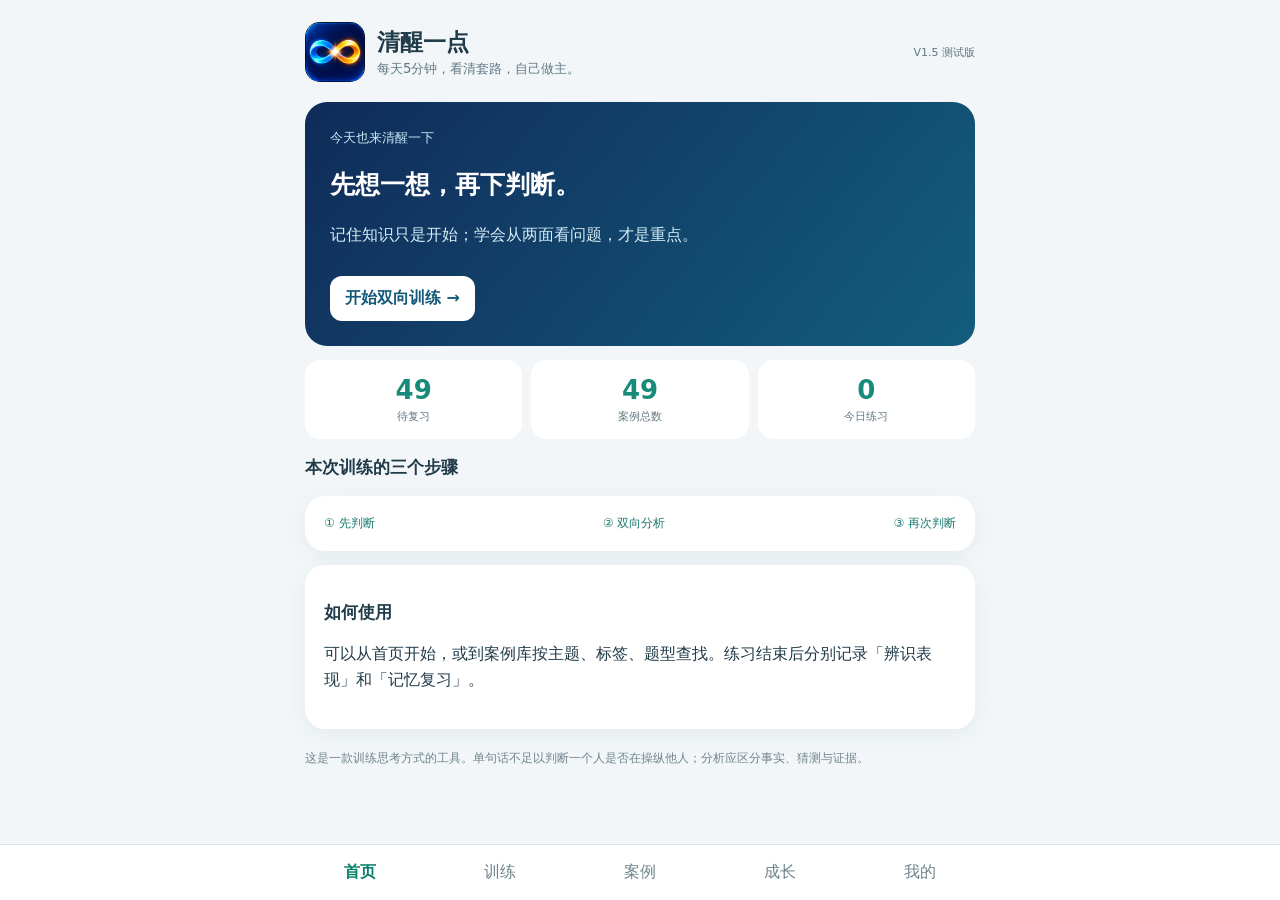
==== index.html @ 257929e6 "feat: publish 30 realistic everyday scenarios in app seed" ====
<!doctype html><html lang="zh-CN"><head><meta charset="utf-8"><meta name="viewport" content="width=device-width,initial-scale=1"><meta name="theme-color" content="#102b59"><meta name="description" content="清醒一点：每天5分钟，看清套路，自己做主"><link rel="manifest" href="manifest.webmanifest"><link rel="icon" href="icon-192.png"><link rel="apple-touch-icon" href="icon-192.png"><title>清醒一点 V1.5</title><link rel="stylesheet" href="style.css"></head><body>
<main class="app"><header><div class="brand"><img src="icon-192.png" alt="蓝金双色无限符号"><div><h1>清醒一点</h1><small>每天5分钟，看清套路，自己做主。</small></div></div><span class="version">V1.5 测试版</span></header>
<section id="home"><div class="hero"><small>今天也来清醒一下</small><h2>先想一想，再下判断。</h2><p>记住知识只是开始；学会从两面看问题，才是重点。</p><button class="primary" data-nav="practice">开始双向训练 →</button></div><div class="stats"><div><b id="h-due">30</b><small>待复习</small></div><div><b id="h-total">30</b><small>案例总数</small></div><div><b id="h-today">0</b><small>今日练习</small></div></div><h3>本次训练的三个步骤</h3><div class="panel steps"><span>① 先判断</span><span>② 双向分析</span><span>③ 再次判断</span></div><div class="panel"><h3>如何使用</h3><p>可以从首页开始，或到案例库按主题、标签、题型查找。练习结束后分别记录「辨识表现」和「记忆复习」。</p></div></section>
<section id="practice" hidden><div class="row"><h2>双向辨识训练</h2><button class="ghost" id="next">换一题 ↻</button></div><div class="panel"><div class="row"><small id="p-meta"></small><small id="p-count"></small></div><h2 id="p-title"></h2><p id="p-prompt"></p><div id="p-type" class="pill"></div><div class="analysis other"><strong>① 辨识点 · 先自己观察</strong><p id="p-question"></p></div><div id="p-options"></div><label for="p-reason">你发现了什么？（选填）</label><textarea id="p-reason" rows="2" placeholder="先写下你的辨识，不用急着下结论"></textarea><button id="analyze" class="primary" disabled>查看辨识点、催眠点、催醒点</button></div><div id="analysis" class="panel" hidden><h3>三点辨识 · 参考分析</h3><div class="analysis calm" id="p-answer" hidden></div><h3>② 催眠点 · 可能的影响机制</h3><div class="analysis good"><strong>可能的催眠点（不是对意图的定论）</strong><p id="p-risk"></p></div><div class="analysis other"><strong>另一种解释／证据边界</strong><p id="p-counter"></p></div><div class="analysis calm"><strong>③ 催醒点 · 怎样恢复自主判断</strong><p id="p-wake"></p></div><label for="p-after">复盘：现在你如何看待这个案例？</label><div class="choices" id="p-after-choices"><button data-after="值得警惕">值得警惕</button><button data-after="信息不足">信息不足</button><button data-after="暂未发现问题">暂未发现问题</button></div><label for="p-after-reason">你是否改变了想法？为什么？（选填）</label><textarea id="p-after-reason" rows="2" placeholder="新的证据或另一种解释是什么？"></textarea><button id="finish" class="primary" disabled>保存三点辨识复盘</button></div><div id="memory" class="panel" hidden><h3>记忆复习（FSRS）</h3><p>回想这张卡片的检测点和应对方法。你记得有多牢？</p><div class="grades"><button data-grade="1">重来</button><button data-grade="2">困难</button><button data-grade="3">记住了</button><button data-grade="4">很简单</button></div><small id="p-fsrs"></small></div><div id="p-empty" class="panel" hidden>没有符合当前筛选条件的案例，请到案例库调整筛选。</div></section>
<section id="cases" hidden><h2>生活案例库</h2><div class="panel"><label for="search">搜索标题、场景或标签</label><input id="search" type="search" placeholder="例如：爱情、恐惧、证据"><div class="filters"><label>领域<select id="category"><option value="">全部领域</option></select></label><label>影响机制<select id="tag"><option value="">全部标签</option></select></label><label>题型<select id="type"><option value="">全部题型</option><option value="choice">选择题</option><option value="scenario">情境题</option><option value="breakdown">话术拆解</option></select></label></div><p class="muted" id="case-count"></p></div><div id="case-list"></div></section>
<section id="growth" hidden><h2>我的成长</h2><div class="stats"><div><b id="g-memory">0</b><small>记忆复习次数</small></div><div><b id="g-discern">0</b><small>辨识训练次数</small></div><div><b id="g-change">0</b><small>判断变化次数</small></div></div><div class="panel"><h3>两个指标分开看</h3><p id="memory-metric"></p><p id="discern-metric"></p><small>辨识指标仅反映训练中的作答和反思，不代表真实生活判断能力或意识水平。</small></div><div class="panel"><h3>学习记录</h3><div id="log-list"></div></div></section>
<section id="mine" hidden><h2>我的案例与数据</h2><div class="panel"><h3>添加个人案例</h3><p class="muted">仅保存在本设备。请避免录入他人姓名、电话、地址或其他敏感信息。</p><label for="custom-title">案例标题</label><input id="custom-title" maxlength="80" placeholder="例如：同事让我马上答应帮忙"><label for="custom-prompt">发生了什么？</label><textarea id="custom-prompt" maxlength="1000" rows="3" placeholder="尽量记录事实，而不是先给人下结论"></textarea><label for="custom-check">哪里值得检查？</label><textarea id="custom-check" maxlength="500" rows="2"></textarea><label for="custom-counter">另一种可能解释</label><textarea id="custom-counter" maxlength="500" rows="2"></textarea><label for="custom-wake">怎样保持自主判断？</label><textarea id="custom-wake" maxlength="500" rows="2"></textarea><button class="primary" id="add-custom">保存个人案例</button><p class="muted" id="custom-status"></p></div><div class="panel"><h3>我的自建案例</h3><div id="custom-list"></div></div><div class="panel"><h3>数据备份与恢复</h3><p>本版本没有服务器账号，也没有自动跨设备同步。可以在设备 A 导出 JSON，再在设备 B 导入，实现手动迁移。</p><div class="button-row"><button class="secondary" id="export">导出完整备份</button><button class="secondary" id="import">导入备份</button><input type="file" id="import-file" accept=".json,application/json" hidden><button class="secondary" id="anki">导出 Anki CSV</button></div><p class="muted">导入前会检查格式；导入将覆盖当前本地数据。</p></div><div class="panel"><h3>共享案例库</h3><p><b>未上线：</b>尚无账号系统、审核后台、公开投稿接口和版本协作服务。</p><p>可以导出单个自建案例的 JSON 草稿交给审核人员；不会自动公开任何私人案例。</p></div></section>
<footer>这是一款训练思考方式的工具。单句话不足以判断一个人是否在操纵他人；分析应区分事实、猜测与证据。</footer></main><nav><button data-nav="home" class="active">首页</button><button data-nav="practice">训练</button><button data-nav="cases">案例</button><button data-nav="growth">成长</button><button data-nav="mine">我的</button></nav>
<script id="seed" type="application/json">[{"id":"core-01","category":"职场","title":"权威幻","prompt":"部门经理说：“我干了二十年，这个方案不用讨论，照做就行。”","check":"观察是否以资历代替论证；经验有参考价值，但仍需核对方案。","risk":"资历权威可能让团队不敢提反例。","wake":"请对方说明目标、数据和失败预案；尊重经验但保留提问权。","tags":["权威与控制","权威幻"],"type":"choice","source":"原创模拟生活场景；概念参考 Awakenology，机制对照 APA/Stanford","revision":3,"references":[{"title":"Awakenology 中文目录","url":"https://www.awakenology.org/Chinese/"},{"title":"Awakenology 心智控制区检测点","url":"https://awakenology.org/意識強度檢測點1中央區心智控制區/"},{"title":"Stanford Encyclopedia of Philosophy: Ethics of Manipulation","url":"https://plato.stanford.edu/entries/ethics-manipulation/"}]},{"id":"core-02","category":"职场","title":"恐惧控制","prompt":"同事说：“你不帮我顶今晚的班，明天出事你就等着被领导骂吧。”","check":"核对实际排班责任与所谓后果是否真实。","risk":"威胁与恐惧可能促使人在没核实前答应。","wake":"查看排班制度，必要时向负责人确认，别仅凭恐吓决定。","tags":["权威与控制","恐惧控制"],"type":"scenario","source":"原创模拟生活场景；概念参考 Awakenology，机制对照 APA/Stanford","revision":3,"references":[{"title":"Awakenology 中文目录","url":"https://www.awakenology.org/Chinese/"},{"title":"Awakenology 心智控制区检测点","url":"https://awakenology.org/意識強度檢測點1中央區心智控制區/"},{"title":"Stanford Encyclopedia of Philosophy: Ethics of Manipulation","url":"https://plato.stanford.edu/entries/ethics-manipulation/"}]},{"id":"core-03","category":"家庭","title":"自责陷阱","prompt":"孩子考试没考好，家长说：“都怪你不努力，家里为你付出的全白费了。”","check":"分清学习准备、考试难度、身心状态等因素。","risk":"把复杂结果全归于个人，可能放大羞耻和自责。","wake":"承担能改进的部分，同时分析外部因素与支持需求。","tags":["权威与控制","自责陷阱"],"type":"breakdown","source":"原创模拟生活场景；概念参考 Awakenology，机制对照 APA/Stanford","revision":3,"references":[{"title":"Awakenology 中文目录","url":"https://www.awakenology.org/Chinese/"},{"title":"Awakenology 心智控制区检测点","url":"https://awakenology.org/意識強度檢測點1中央區心智控制區/"},{"title":"Stanford Encyclopedia of Philosophy: Ethics of Manipulation","url":"https://plato.stanford.edu/entries/ethics-manipulation/"}]},{"id":"core-04","category":"网络","title":"绝对化","prompt":"短视频博主说：“所有不买这款产品的人，生活质量一定很差。”","check":"留意“所有”“一定”有没有证据及反例。","risk":"绝对化措辞可能制造不必要的焦虑。","wake":"查适用条件和不同用户评价，不把广告口号当定律。","tags":["认知与判断","绝对化"],"type":"choice","source":"原创模拟生活场景；概念参考 Awakenology，机制对照 APA/Stanford","revision":3,"references":[{"title":"Awakenology 中文目录","url":"https://www.awakenology.org/Chinese/"},{"title":"Awakenology 心智控制区检测点","url":"https://awakenology.org/意識強度檢測點1中央區心智控制區/"},{"title":"Stanford Encyclopedia of Philosophy: Ethics of Manipulation","url":"https://plato.stanford.edu/entries/ethics-manipulation/"}]},{"id":"core-05","category":"日常","title":"真假混淆","prompt":"朋友说：“我昨天梦见你出车祸，说明你今天一定会遇到危险。”","check":"区分梦境体验与可核验的现实风险。","risk":"强烈体验可能被当作客观预测。","wake":"正常注意交通安全，但不要仅凭梦境认定事故将发生。","tags":["认知与判断","真假混淆"],"type":"scenario","source":"原创模拟生活场景；概念参考 Awakenology，机制对照 APA/Stanford","revision":3,"references":[{"title":"Awakenology 中文目录","url":"https://www.awakenology.org/Chinese/"},{"title":"Awakenology 心智控制区检测点","url":"https://awakenology.org/意識強度檢測點1中央區心智控制區/"},{"title":"Stanford Encyclopedia of Philosophy: Ethics of Manipulation","url":"https://plato.stanford.edu/entries/ethics-manipulation/"}]},{"id":"core-06","category":"学习","title":"质疑压制","prompt":"老师说：“你质疑我的理论，是因为你层次还不够。”","check":"看问题是否被正面回答，还是被转化为个人缺陷。","risk":"贬低提问者可能抑制独立质疑。","wake":"要求明确的论据和可反驳条件，允许暂时不同意。","tags":["权威与控制","质疑压制"],"type":"breakdown","source":"原创模拟生活场景；概念参考 Awakenology，机制对照 APA/Stanford","revision":3,"references":[{"title":"Awakenology 中文目录","url":"https://www.awakenology.org/Chinese/"},{"title":"Awakenology 心智控制区检测点","url":"https://awakenology.org/意識強度檢測點1中央區心智控制區/"},{"title":"Stanford Encyclopedia of Philosophy: Ethics of Manipulation","url":"https://plato.stanford.edu/entries/ethics-manipulation/"}]},{"id":"core-07","category":"社交","title":"内部互证","prompt":"群里十个人转发同一条消息，都说“内部消息绝对可靠”。","check":"核查十个人是否引用同一个未证实来源。","risk":"重复传播可能制造多个独立证据的错觉。","wake":"追溯最初出处，寻找独立报道或原始文件。","tags":["认知与判断","内部互证"],"type":"choice","source":"原创模拟生活场景；概念参考 Awakenology，机制对照 APA/Stanford","revision":3,"references":[{"title":"Awakenology 中文目录","url":"https://www.awakenology.org/Chinese/"},{"title":"Awakenology 心智控制区检测点","url":"https://awakenology.org/意識強度檢測點1中央區心智控制區/"},{"title":"Stanford Encyclopedia of Philosophy: Ethics of Manipulation","url":"https://plato.stanford.edu/entries/ethics-manipulation/"}]},{"id":"core-08","category":"培训","title":"身份绑定","prompt":"课程宣传：“升到高级班后，你就该拥有特殊能力；没有就是你没练好。”","check":"核查能力的可观察标准，是否允许课程本身无效。","risk":"身份和等级可能制造达标压力。","wake":"用独立可复现的结果评价，而不是用身份标签评价。","tags":["权威与控制","身份绑定"],"type":"scenario","source":"原创模拟生活场景；概念参考 Awakenology，机制对照 APA/Stanford","revision":3,"references":[{"title":"Awakenology 中文目录","url":"https://www.awakenology.org/Chinese/"},{"title":"Awakenology 心智控制区检测点","url":"https://awakenology.org/意識強度檢測點1中央區心智控制區/"},{"title":"Stanford Encyclopedia of Philosophy: Ethics of Manipulation","url":"https://plato.stanford.edu/entries/ethics-manipulation/"}]},{"id":"core-09","category":"消费","title":"条件偷换","prompt":"商家写：“如果缺乏这种营养素可能疲劳，所以你已经缺乏，马上买。”","check":"检查“可能缺乏”何时被偷换成“已经缺乏”。","risk":"条件推测可能被包装成确定诊断。","wake":"先了解症状及检测依据，必要时咨询专业人士。","tags":["认知与判断","条件偷换"],"type":"breakdown","source":"原创模拟生活场景；概念参考 Awakenology，机制对照 APA/Stanford","revision":3,"references":[{"title":"Awakenology 中文目录","url":"https://www.awakenology.org/Chinese/"},{"title":"Awakenology 心智控制区检测点","url":"https://awakenology.org/意識強度檢測點1中央區心智控制區/"},{"title":"Stanford Encyclopedia of Philosophy: Ethics of Manipulation","url":"https://plato.stanford.edu/entries/ethics-manipulation/"}]},{"id":"core-10","category":"生活","title":"自由意识","prompt":"朋友说：“大家都这样做，你自己选吧。”你却担心拒绝会失去朋友。","check":"观察选择是否受到群体归属压力。","risk":"害怕被排斥可能让自愿变成被动顺从。","wake":"给自己暂停、拒绝和改变主意的空间。","tags":["自由与催醒","自由意识"],"type":"choice","source":"原创模拟生活场景；概念参考 Awakenology，机制对照 APA/Stanford","revision":3,"references":[{"title":"Awakenology 中文目录","url":"https://www.awakenology.org/Chinese/"},{"title":"Awakenology 心智控制区检测点","url":"https://awakenology.org/意識強度檢測點1中央區心智控制區/"},{"title":"Stanford Encyclopedia of Philosophy: Ethics of Manipulation","url":"https://plato.stanford.edu/entries/ethics-manipulation/"}]},{"id":"core-11","category":"消费","title":"欲望幻","prompt":"刷手机看到限量鞋，突然非常想买，十分钟后又觉得没必要。","check":"辨别需求、冲动和广告刺激。","risk":"即时奖励期待可能放大购买欲望。","wake":"延迟购买并比较预算、用途和替代方案。","tags":["欲望与情绪","欲望幻"],"type":"scenario","source":"原创模拟生活场景；概念参考 Awakenology，机制对照 APA/Stanford","revision":3,"references":[{"title":"Awakenology 中文目录","url":"https://www.awakenology.org/Chinese/"},{"title":"Awakenology 心智控制区检测点","url":"https://awakenology.org/意識強度檢測點1中央區心智控制區/"},{"title":"Stanford Encyclopedia of Philosophy: Ethics of Manipulation","url":"https://plato.stanford.edu/entries/ethics-manipulation/"}]},{"id":"core-12","category":"职场","title":"小我防御","prompt":"主管说你报告有错误，你立刻想反驳：“你根本不懂！”","check":"区分报告中的事实错误和被批评时的情绪。","risk":"维护面子可能抢在核实事实之前启动反击。","wake":"先检查错误，再决定如何解释或提出异议。","tags":["欲望与情绪","小我防御"],"type":"breakdown","source":"原创模拟生活场景；概念参考 Awakenology，机制对照 APA/Stanford","revision":3,"references":[{"title":"Awakenology 中文目录","url":"https://www.awakenology.org/Chinese/"},{"title":"Awakenology 心智控制区检测点","url":"https://awakenology.org/意識強度檢測點1中央區心智控制區/"},{"title":"Stanford Encyclopedia of Philosophy: Ethics of Manipulation","url":"https://plato.stanford.edu/entries/ethics-manipulation/"}]},{"id":"core-13","category":"日常","title":"念头认同","prompt":"脑中闪过“今天不上班了”的念头，你马上觉得自己是个懒人。","check":"区分一闪而过的念头与稳定意愿和行动。","risk":"把念头等同自我身份可能增加内耗。","wake":"观察念头的出现和消退，再按实际目标行动。","tags":["欲望与情绪","念头认同"],"type":"choice","source":"原创模拟生活场景；概念参考 Awakenology，机制对照 APA/Stanford","revision":3,"references":[{"title":"Awakenology 中文目录","url":"https://www.awakenology.org/Chinese/"},{"title":"Awakenology 心智控制区检测点","url":"https://awakenology.org/意識強度檢測點1中央區心智控制區/"},{"title":"Stanford Encyclopedia of Philosophy: Ethics of Manipulation","url":"https://plato.stanford.edu/entries/ethics-manipulation/"}]},{"id":"core-14","category":"家庭","title":"情绪劫持","prompt":"争吵时你想立刻拉黑家人、删除所有联系方式。","check":"识别愤怒是否压缩了考虑后果的空间。","risk":"高唤起情绪可能推动不可逆的冲动决定。","wake":"先暂停沟通，等情绪缓和后处理具体争议。","tags":["欲望与情绪","情绪劫持"],"type":"scenario","source":"原创模拟生活场景；概念参考 Awakenology，机制对照 APA/Stanford","revision":3,"references":[{"title":"Awakenology 中文目录","url":"https://www.awakenology.org/Chinese/"},{"title":"Awakenology 心智控制区检测点","url":"https://awakenology.org/意識強度檢測點1中央區心智控制區/"},{"title":"Stanford Encyclopedia of Philosophy: Ethics of Manipulation","url":"https://plato.stanford.edu/entries/ethics-manipulation/"}]},{"id":"core-15","category":"恋爱","title":"嫉妒游戏","prompt":"伴侣和同事聚餐没及时回消息，你立刻认定对方出轨。","check":"区分没回消息这一事实和出轨的推断。","risk":"嫉妒与不安全感可能放大单一线索。","wake":"询问背景，谈好沟通边界，不用猜测代替证据。","tags":["关系与群体","嫉妒游戏"],"type":"breakdown","source":"原创模拟生活场景；概念参考 Awakenology，机制对照 APA/Stanford","revision":3,"references":[{"title":"Awakenology 中文目录","url":"https://www.awakenology.org/Chinese/"},{"title":"Awakenology 心智控制区检测点","url":"https://awakenology.org/意識強度檢測點1中央區心智控制區/"},{"title":"Stanford Encyclopedia of Philosophy: Ethics of Manipulation","url":"https://plato.stanford.edu/entries/ethics-manipulation/"}]},{"id":"core-16","category":"恋爱","title":"爱情绑定","prompt":"恋人说：“如果你爱我，就把手机密码交给我。”","check":"辨别亲密需求与隐私边界是否被混为一谈。","risk":"以爱情为条件可能压缩拒绝权。","wake":"讨论信任与安全感，不把交出隐私当作爱的证明。","tags":["关系与群体","爱情绑定"],"type":"choice","source":"原创模拟生活场景；概念参考 Awakenology，机制对照 APA/Stanford","revision":3,"references":[{"title":"Awakenology 中文目录","url":"https://www.awakenology.org/Chinese/"},{"title":"Awakenology 心智控制区检测点","url":"https://awakenology.org/意識強度檢測點1中央區心智控制區/"},{"title":"Stanford Encyclopedia of Philosophy: Ethics of Manipulation","url":"https://plato.stanford.edu/entries/ethics-manipulation/"}]},{"id":"core-17","category":"社交","title":"群体认同","prompt":"群里所有人都说某个同学不好，你也开始讨厌他，尽管没接触过。","check":"问自己是否拥有独立经历和证据。","risk":"群体一致可能诱发从众判断。","wake":"先接触事实，允许形成不同或暂时未知的判断。","tags":["关系与群体","群体认同"],"type":"scenario","source":"原创模拟生活场景；概念参考 Awakenology，机制对照 APA/Stanford","revision":3,"references":[{"title":"Awakenology 中文目录","url":"https://www.awakenology.org/Chinese/"},{"title":"Awakenology 心智控制区检测点","url":"https://awakenology.org/意識強度檢測點1中央區心智控制區/"},{"title":"Stanford Encyclopedia of Philosophy: Ethics of Manipulation","url":"https://plato.stanford.edu/entries/ethics-manipulation/"}]},{"id":"core-18","category":"网络","title":"重复暗示","prompt":"一条未经证实的消息连续刷到几十次，你开始觉得“肯定是真的”。","check":"区分熟悉感与真实性。","risk":"重复曝光可能提高主观可信感。","wake":"核查原始出处，不用刷到次数当证据。","tags":["认知与判断","重复暗示"],"type":"breakdown","source":"原创模拟生活场景；概念参考 Awakenology，机制对照 APA/Stanford","revision":3,"references":[{"title":"Awakenology 中文目录","url":"https://www.awakenology.org/Chinese/"},{"title":"Awakenology 心智控制区检测点","url":"https://awakenology.org/意識強度檢測點1中央區心智控制區/"},{"title":"Stanford Encyclopedia of Philosophy: Ethics of Manipulation","url":"https://plato.stanford.edu/entries/ethics-manipulation/"}]},{"id":"core-19","category":"职场","title":"奖惩控制","prompt":"老板说：“这周多加班，年底奖金一定给你；不加就别想升职。”","check":"核查承诺是否明确，拒绝的代价是否合理。","risk":"奖惩绑定可能使人忽视劳动条件。","wake":"要求清楚的规则和书面安排，比较其他选择。","tags":["权威与控制","奖惩控制"],"type":"choice","source":"原创模拟生活场景；概念参考 Awakenology，机制对照 APA/Stanford","revision":3,"references":[{"title":"Awakenology 中文目录","url":"https://www.awakenology.org/Chinese/"},{"title":"Awakenology 心智控制区检测点","url":"https://awakenology.org/意識強度檢測點1中央區心智控制區/"},{"title":"Stanford Encyclopedia of Philosophy: Ethics of Manipulation","url":"https://plato.stanford.edu/entries/ethics-manipulation/"}]},{"id":"core-20","category":"购物","title":"稀缺陷阱","prompt":"直播间主播倒计时：“最后三十秒！错过再也买不到！”","check":"核实库存和截止时间是否真实。","risk":"稀缺感和紧迫感可能压缩思考时间。","wake":"先核对价格、退货政策与替代商品。","tags":["权威与控制","稀缺陷阱"],"type":"scenario","source":"原创模拟生活场景；概念参考 Awakenology，机制对照 APA/Stanford","revision":3,"references":[{"title":"Awakenology 中文目录","url":"https://www.awakenology.org/Chinese/"},{"title":"Awakenology 心智控制区检测点","url":"https://awakenology.org/意識強度檢測點1中央區心智控制區/"},{"title":"Stanford Encyclopedia of Philosophy: Ethics of Manipulation","url":"https://plato.stanford.edu/entries/ethics-manipulation/"}]},{"id":"core-21","category":"社交","title":"信息隔离","prompt":"某群管理员说：“别看外面的资料，那些都是来误导你的。”","check":"观察是否禁止接触独立来源。","risk":"信息隔离可能让单一解释垄断判断。","wake":"比较多方信息，保留独立核验的权利。","tags":["关系与群体","信息隔离"],"type":"breakdown","source":"原创模拟生活场景；概念参考 Awakenology，机制对照 APA/Stanford","revision":3,"references":[{"title":"Awakenology 中文目录","url":"https://www.awakenology.org/Chinese/"},{"title":"Awakenology 心智控制区检测点","url":"https://awakenology.org/意識強度檢測點1中央區心智控制區/"},{"title":"Stanford Encyclopedia of Philosophy: Ethics of Manipulation","url":"https://plato.stanford.edu/entries/ethics-manipulation/"}]},{"id":"core-22","category":"日常","title":"神秘解释","prompt":"家里东西突然找不到，朋友说：“一定是某种神秘力量拿走了。”","check":"检查是否先排除了记错位置或他人移动。","risk":"未知可能被快速填入无法验证的解释。","wake":"先搜索常见原因，未知时允许保持未知。","tags":["认知与判断","神秘解释"],"type":"choice","source":"原创模拟生活场景；概念参考 Awakenology，机制对照 APA/Stanford","revision":3,"references":[{"title":"Awakenology 中文目录","url":"https://www.awakenology.org/Chinese/"},{"title":"Awakenology 心智控制区检测点","url":"https://awakenology.org/意識強度檢測點1中央區心智控制區/"},{"title":"Stanford Encyclopedia of Philosophy: Ethics of Manipulation","url":"https://plato.stanford.edu/entries/ethics-manipulation/"}]},{"id":"core-23","category":"学习","title":"体验放大","prompt":"做一次冥想感觉身体发热，就断言“我已掌握能量控制所有疾病的方法”。","check":"区分一次身体感受与广泛功效主张。","risk":"体验真实不代表原因解释或疗效已证实。","wake":"记录体验并寻找可重复、可对照的证据。","tags":["认知与判断","体验放大"],"type":"scenario","source":"原创模拟生活场景；概念参考 Awakenology，机制对照 APA/Stanford","revision":3,"references":[{"title":"Awakenology 中文目录","url":"https://www.awakenology.org/Chinese/"},{"title":"Awakenology 心智控制区检测点","url":"https://awakenology.org/意識強度檢測點1中央區心智控制區/"},{"title":"Stanford Encyclopedia of Philosophy: Ethics of Manipulation","url":"https://plato.stanford.edu/entries/ethics-manipulation/"}]},{"id":"core-24","category":"培训","title":"失败归因","prompt":"课程没效果，讲师说：“一定是你信得不够深，再交费练三个月。”","check":"检查课程是否允许失败归因于方法本身。","risk":"单向归责可能促使持续投入。","wake":"提前设定可测目标、费用上限和退出条件。","tags":["认知与判断","失败归因"],"type":"breakdown","source":"原创模拟生活场景；概念参考 Awakenology，机制对照 APA/Stanford","revision":3,"references":[{"title":"Awakenology 中文目录","url":"https://www.awakenology.org/Chinese/"},{"title":"Awakenology 心智控制区检测点","url":"https://awakenology.org/意識強度檢測點1中央區心智控制區/"},{"title":"Stanford Encyclopedia of Philosophy: Ethics of Manipulation","url":"https://plato.stanford.edu/entries/ethics-manipulation/"}]},{"id":"core-25","category":"团队","title":"目标偷换","prompt":"加入团队时说“鼓励自由讨论”，后来却规定“不同意负责人就是背叛”。","check":"对比最初目标和当前规则是否一致。","risk":"以集体目标之名可能削弱个人判断。","wake":"明确可讨论的边界，保留合理异议与退出权。","tags":["自由与催醒","目标偷换"],"type":"choice","source":"原创模拟生活场景；概念参考 Awakenology，机制对照 APA/Stanford","revision":3,"references":[{"title":"Awakenology 中文目录","url":"https://www.awakenology.org/Chinese/"},{"title":"Awakenology 心智控制区检测点","url":"https://awakenology.org/意識強度檢測點1中央區心智控制區/"},{"title":"Stanford Encyclopedia of Philosophy: Ethics of Manipulation","url":"https://plato.stanford.edu/entries/ethics-manipulation/"}]},{"id":"core-26","category":"日常","title":"自我观察","prompt":"你发现自己很生气，马上责备自己：“真正清醒的人不该生气。”","check":"辨别觉察情绪和强迫消除情绪。","risk":"把正常情绪当失败可能形成二次自责。","wake":"允许情绪存在，观察原因并选择行动。","tags":["自由与催醒","自我观察"],"type":"scenario","source":"原创模拟生活场景；概念参考 Awakenology，机制对照 APA/Stanford","revision":3,"references":[{"title":"Awakenology 中文目录","url":"https://www.awakenology.org/Chinese/"},{"title":"Awakenology 心智控制区检测点","url":"https://awakenology.org/意識強度檢測點1中央區心智控制區/"},{"title":"Stanford Encyclopedia of Philosophy: Ethics of Manipulation","url":"https://plato.stanford.edu/entries/ethics-manipulation/"}]},{"id":"core-27","category":"社交","title":"非黑即白","prompt":"朋友说：“你不同意我，就是站在我的敌人那边。”","check":"看是否排除了部分赞同、中立和不确定。","risk":"二元对立可能迫使人选边站。","wake":"表达具体同意和不同意的部分。","tags":["认知与判断","非黑即白"],"type":"breakdown","source":"原创模拟生活场景；概念参考 Awakenology，机制对照 APA/Stanford","revision":3,"references":[{"title":"Awakenology 中文目录","url":"https://www.awakenology.org/Chinese/"},{"title":"Awakenology 心智控制区检测点","url":"https://awakenology.org/意識強度檢測點1中央區心智控制區/"},{"title":"Stanford Encyclopedia of Philosophy: Ethics of Manipulation","url":"https://plato.stanford.edu/entries/ethics-manipulation/"}]},{"id":"core-28","category":"日常","title":"因果错觉","prompt":"你换了手机壁纸后工作顺利，就认定“这张壁纸带来了好运”。","check":"区分先后顺序和因果机制。","risk":"巧合可能被解释为确定因果。","wake":"比较其他可能因素，不把单次关联当证据。","tags":["认知与判断","因果错觉"],"type":"choice","source":"原创模拟生活场景；概念参考 Awakenology，机制对照 APA/Stanford","revision":3,"references":[{"title":"Awakenology 中文目录","url":"https://www.awakenology.org/Chinese/"},{"title":"Awakenology 心智控制区检测点","url":"https://awakenology.org/意識強度檢測點1中央區心智控制區/"},{"title":"Stanford Encyclopedia of Philosophy: Ethics of Manipulation","url":"https://plato.stanford.edu/entries/ethics-manipulation/"}]},{"id":"core-29","category":"学习","title":"自证循环","prompt":"一个理论说：“成功证明它对；失败说明你被更深的力量阻止，也证明它对。”","check":"寻找是否存在任何可能推翻理论的结果。","risk":"自证循环可能让主张永远不接受检验。","wake":"事先规定可观察的反例与修正标准。","tags":["认知与判断","自证循环"],"type":"scenario","source":"原创模拟生活场景；概念参考 Awakenology，机制对照 APA/Stanford","revision":3,"references":[{"title":"Awakenology 中文目录","url":"https://www.awakenology.org/Chinese/"},{"title":"Awakenology 心智控制区检测点","url":"https://awakenology.org/意識強度檢測點1中央區心智控制區/"},{"title":"Stanford Encyclopedia of Philosophy: Ethics of Manipulation","url":"https://plato.stanford.edu/entries/ethics-manipulation/"}]},{"id":"core-30","category":"生活","title":"意识自主","prompt":"家人说：“你自己决定要不要搬家，不过不搬我们就不再支持你。”","check":"判断拒绝是否会遭受不成比例的惩罚。","risk":"选择表面自由，实际可能受到关系与资源压力。","wake":"列出代价、替代方案和自己的真实优先级。","tags":["自由与催醒","意识自主"],"type":"breakdown","source":"原创模拟生活场景；概念参考 Awakenology，机制对照 APA/Stanford","revision":3,"references":[{"title":"Awakenology 中文目录","url":"https://www.awakenology.org/Chinese/"},{"title":"Awakenology 心智控制区检测点","url":"https://awakenology.org/意識強度檢測點1中央區心智控制區/"},{"title":"Stanford Encyclopedia of Philosophy: Ethics of Manipulation","url":"https://plato.stanford.edu/entries/ethics-manipulation/"}]}]</script><script src="fsrs.js"></script><script src="app.js"></script></body></html>
---- style.css ----
:root{font-family:system-ui,-apple-system,"Segoe UI",sans-serif;color:#203b49;background:#f2f6f8}*{box-sizing:border-box}body{margin:0}button,input,select,textarea{font:inherit}button{cursor:pointer}button:disabled{opacity:.4;cursor:not-allowed}.app{max-width:700px;margin:auto;padding:16px 15px 105px}header{display:flex;align-items:center;justify-content:space-between;gap:10px;margin:6px 0 20px}.brand{display:flex;gap:12px;align-items:center}.brand img{width:60px;height:60px;border-radius:15px}.brand h1{font-size:23px;margin:0}.brand small,.muted,small{color:#617883}.version{font-size:11px;color:#617883;white-space:nowrap}h2{font-size:21px}h3{font-size:17px}p{line-height:1.65}.hero{border-radius:22px;background:linear-gradient(130deg,#102b59,#135d7e);color:white;padding:25px}.hero small{color:#c6e7f5}.hero h2{font-size:25px}.hero p{color:#d6edf6}.primary,.secondary,.ghost{border:0;border-radius:12px;padding:12px 15px;font-weight:700}.primary{background:#168b79;color:white;margin-top:12px}.hero .primary{background:white;color:#14597a}.secondary{background:#e5f2f0;color:#167466}.ghost{background:transparent;color:#167466}.panel{background:white;border-radius:20px;padding:19px;margin:14px 0;box-shadow:0 5px 22px #234a6010}.stats{display:grid;grid-template-columns:repeat(3,1fr);gap:9px;margin:14px 0}.stats>div{background:white;border-radius:15px;text-align:center;padding:15px 6px}.stats b{display:block;color:#168b79;font-size:26px}.stats small{font-size:11px}.steps{display:flex;justify-content:space-between;gap:8px;font-size:12px;color:#197a70;flex-wrap:wrap}.row{display:flex;align-items:center;justify-content:space-between;gap:8px}.pill{display:inline-block;background:#e4f0f7;border-radius:20px;padding:6px 12px;font-size:12px;color:#28617c;margin:8px 0}label{display:block;font-size:13px;font-weight:650;margin:12px 0 5px}input,select,textarea{width:100%;border:1px solid #c7d8dd;border-radius:11px;padding:11px;background:white;color:#203b49}textarea{resize:vertical}.choices{display:grid;gap:9px;margin:14px 0}.choices button{border:1px solid #c8dce2;background:#f8fbfc;border-radius:12px;padding:13px;text-align:left;color:#23495a}.choices button.selected{border:2px solid #168b79;background:#e7f6f0}.analysis{padding:13px;border-radius:12px;margin:12px 0}.analysis p{margin-bottom:0}.analysis.good{background:#fff1e9}.analysis.other{background:#edf3ff}.analysis.calm{background:#e7f6f0}.grades{display:grid;grid-template-columns:repeat(4,1fr);gap:7px}.grades button{border:0;border-radius:11px;padding:12px 2px;background:#1c7794;color:white;font-size:12px;font-weight:700}.grades button:nth-child(1){background:#bc5768}.grades button:nth-child(2){background:#b98428}.grades button:nth-child(4){background:#16866f}.filters{display:grid;grid-template-columns:repeat(3,1fr);gap:8px}.filters label{font-size:11px}.case{display:block;width:100%;text-align:left;border:1px solid #e1eaee;background:white;padding:15px;border-radius:14px;margin:9px 0;color:#244c59}.case b{display:block}.case small{display:block;margin-top:5px}.button-row{display:flex;gap:8px;flex-wrap:wrap}.button-row button{font-size:12px}.mini{border:1px solid #d8e5e8;border-radius:12px;padding:12px;margin:9px 0}.mini button{margin:5px 6px 0 0}.mini p{font-size:13px;overflow-wrap:anywhere}footer{font-size:12px;color:#71858d;line-height:1.6;margin:20px 0}nav{position:fixed;bottom:0;left:0;right:0;display:flex;justify-content:center;background:#fffffff2;border-top:1px solid #d8e5e8;z-index:5}nav button{width:min(20%,140px);border:0;background:none;padding:17px 3px;color:#6e858b}nav button.active{color:#087e6b;font-weight:800}[hidden]{display:none!important}button:focus-visible,input:focus-visible,textarea:focus-visible,select:focus-visible{outline:3px solid #f4b846;outline-offset:2px}@media(max-width:410px){.app{padding:12px 11px 90px}.filters{grid-template-columns:1fr 1fr}.brand img{width:48px;height:48px}.brand h1{font-size:20px}.version{font-size:10px}}
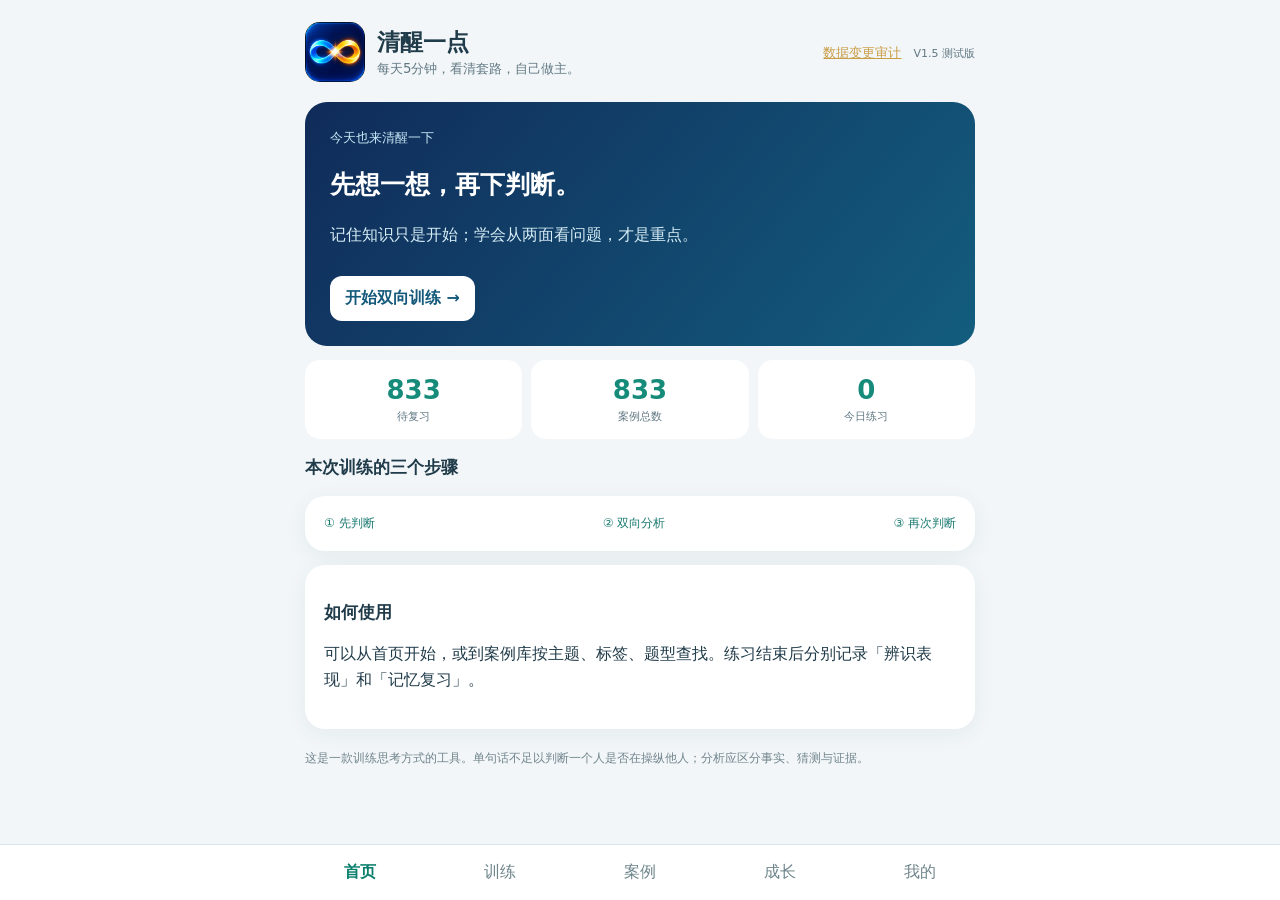
==== commit 306150a4: "feat: link audit dashboard from main app" ====
--- a/index.html
+++ b/index.html
@@ -1,7 +1,7 @@
 <!doctype html><html lang="zh-CN"><head><meta charset="utf-8"><meta name="viewport" content="width=device-width,initial-scale=1"><meta name="theme-color" content="#102b59"><meta name="description" content="清醒一点：每天5分钟，看清套路，自己做主"><link rel="manifest" href="manifest.webmanifest"><link rel="icon" href="icon-192.png"><link rel="apple-touch-icon" href="icon-192.png"><title>清醒一点 V1.5</title><link rel="stylesheet" href="style.css"></head><body>
-<main class="app"><header><div class="brand"><img src="icon-192.png" alt="蓝金双色无限符号"><div><h1>清醒一点</h1><small>每天5分钟，看清套路，自己做主。</small></div></div><span class="version">V1.5 测试版</span></header>
+<main class="app"><header><div class="brand"><img src="icon-192.png" alt="蓝金双色无限符号"><div><h1>清醒一点</h1><small>每天5分钟，看清套路，自己做主。</small></div></div><div><a href="admin.html" style="margin-right:12px;color:#c99d46;font-size:13px">数据变更审计</a><span class="version">V1.5 测试版</span></div></header>
 <section id="home"><div class="hero"><small>今天也来清醒一下</small><h2>先想一想，再下判断。</h2><p>记住知识只是开始；学会从两面看问题，才是重点。</p><button class="primary" data-nav="practice">开始双向训练 →</button></div><div class="stats"><div><b id="h-due">30</b><small>待复习</small></div><div><b id="h-total">30</b><small>案例总数</small></div><div><b id="h-today">0</b><small>今日练习</small></div></div><h3>本次训练的三个步骤</h3><div class="panel steps"><span>① 先判断</span><span>② 双向分析</span><span>③ 再次判断</span></div><div class="panel"><h3>如何使用</h3><p>可以从首页开始，或到案例库按主题、标签、题型查找。练习结束后分别记录「辨识表现」和「记忆复习」。</p></div></section>
-<section id="practice" hidden><div class="row"><h2>双向辨识训练</h2><button class="ghost" id="next">换一题 ↻</button></div><div class="panel"><div class="row"><small id="p-meta"></small><small id="p-count"></small></div><h2 id="p-title"></h2><p id="p-prompt"></p><div id="p-type" class="pill"></div><div class="analysis other"><strong>① 辨识点 · 先自己观察</strong><p id="p-question"></p></div><div id="p-options"></div><label for="p-reason">你发现了什么？（选填）</label><textarea id="p-reason" rows="2" placeholder="先写下你的辨识，不用急着下结论"></textarea><button id="analyze" class="primary" disabled>查看辨识点、催眠点、催醒点</button></div><div id="analysis" class="panel" hidden><h3>三点辨识 · 参考分析</h3><div class="analysis calm" id="p-answer" hidden></div><h3>② 催眠点 · 可能的影响机制</h3><div class="analysis good"><strong>可能的催眠点（不是对意图的定论）</strong><p id="p-risk"></p></div><div class="analysis other"><strong>另一种解释／证据边界</strong><p id="p-counter"></p></div><div class="analysis calm"><strong>③ 催醒点 · 怎样恢复自主判断</strong><p id="p-wake"></p></div><label for="p-after">复盘：现在你如何看待这个案例？</label><div class="choices" id="p-after-choices"><button data-after="值得警惕">值得警惕</button><button data-after="信息不足">信息不足</button><button data-after="暂未发现问题">暂未发现问题</button></div><label for="p-after-reason">你是否改变了想法？为什么？（选填）</label><textarea id="p-after-reason" rows="2" placeholder="新的证据或另一种解释是什么？"></textarea><button id="finish" class="primary" disabled>保存三点辨识复盘</button></div><div id="memory" class="panel" hidden><h3>记忆复习（FSRS）</h3><p>回想这张卡片的检测点和应对方法。你记得有多牢？</p><div class="grades"><button data-grade="1">重来</button><button data-grade="2">困难</button><button data-grade="3">记住了</button><button data-grade="4">很简单</button></div><small id="p-fsrs"></small></div><div id="p-empty" class="panel" hidden>没有符合当前筛选条件的案例，请到案例库调整筛选。</div></section>
+<section id="practice" hidden><div class="row"><h2>双向辨识训练</h2><button class="ghost" id="next">换一题 ↻</button></div><div class="panel"><div class="row"><small id="p-meta"></small><small id="p-count"></small></div><h2 id="p-title"></h2><p id="p-prompt"></p><small id="p-source" class="muted"></small><div id="p-type" class="pill"></div><div class="analysis other"><strong>① 辨识点 · 先自己观察</strong><p id="p-question"></p></div><div id="p-options"></div><label for="p-reason">你发现了什么？（选填）</label><textarea id="p-reason" rows="2" placeholder="先写下你的辨识，不用急着下结论"></textarea><button id="analyze" class="primary" disabled>查看辨识点、催眠点、催醒点</button></div><div id="analysis" class="panel" hidden><h3>三点辨识 · 参考分析</h3><div class="analysis calm" id="p-answer" hidden></div><h3>② 催眠点 · 可能的影响机制</h3><div class="analysis good"><strong>可能的催眠点（不是对意图的定论）</strong><p id="p-risk"></p></div><div class="analysis other"><strong>另一种解释／证据边界</strong><p id="p-counter"></p></div><div class="analysis calm"><strong>③ 催醒点 · 怎样恢复自主判断</strong><p id="p-wake"></p></div><label for="p-after">复盘：现在你如何看待这个案例？</label><div class="choices" id="p-after-choices"><button data-after="值得警惕">值得警惕</button><button data-after="信息不足">信息不足</button><button data-after="暂未发现问题">暂未发现问题</button></div><label for="p-after-reason">你是否改变了想法？为什么？（选填）</label><textarea id="p-after-reason" rows="2" placeholder="新的证据或另一种解释是什么？"></textarea><button id="finish" class="primary" disabled>保存三点辨识复盘</button></div><div id="memory" class="panel" hidden><h3>记忆复习（FSRS）</h3><p>回想这张卡片的检测点和应对方法。你记得有多牢？</p><div class="grades"><button data-grade="1">重来</button><button data-grade="2">困难</button><button data-grade="3">记住了</button><button data-grade="4">很简单</button></div><small id="p-fsrs"></small></div><div id="p-empty" class="panel" hidden>没有符合当前筛选条件的案例，请到案例库调整筛选。</div></section>
 <section id="cases" hidden><h2>生活案例库</h2><div class="panel"><label for="search">搜索标题、场景或标签</label><input id="search" type="search" placeholder="例如：爱情、恐惧、证据"><div class="filters"><label>领域<select id="category"><option value="">全部领域</option></select></label><label>影响机制<select id="tag"><option value="">全部标签</option></select></label><label>题型<select id="type"><option value="">全部题型</option><option value="choice">选择题</option><option value="scenario">情境题</option><option value="breakdown">话术拆解</option></select></label></div><p class="muted" id="case-count"></p></div><div id="case-list"></div></section>
 <section id="growth" hidden><h2>我的成长</h2><div class="stats"><div><b id="g-memory">0</b><small>记忆复习次数</small></div><div><b id="g-discern">0</b><small>辨识训练次数</small></div><div><b id="g-change">0</b><small>判断变化次数</small></div></div><div class="panel"><h3>两个指标分开看</h3><p id="memory-metric"></p><p id="discern-metric"></p><small>辨识指标仅反映训练中的作答和反思，不代表真实生活判断能力或意识水平。</small></div><div class="panel"><h3>学习记录</h3><div id="log-list"></div></div></section>
 <section id="mine" hidden><h2>我的案例与数据</h2><div class="panel"><h3>添加个人案例</h3><p class="muted">仅保存在本设备。请避免录入他人姓名、电话、地址或其他敏感信息。</p><label for="custom-title">案例标题</label><input id="custom-title" maxlength="80" placeholder="例如：同事让我马上答应帮忙"><label for="custom-prompt">发生了什么？</label><textarea id="custom-prompt" maxlength="1000" rows="3" placeholder="尽量记录事实，而不是先给人下结论"></textarea><label for="custom-check">哪里值得检查？</label><textarea id="custom-check" maxlength="500" rows="2"></textarea><label for="custom-counter">另一种可能解释</label><textarea id="custom-counter" maxlength="500" rows="2"></textarea><label for="custom-wake">怎样保持自主判断？</label><textarea id="custom-wake" maxlength="500" rows="2"></textarea><button class="primary" id="add-custom">保存个人案例</button><p class="muted" id="custom-status"></p></div><div class="panel"><h3>我的自建案例</h3><div id="custom-list"></div></div><div class="panel"><h3>数据备份与恢复</h3><p>本版本没有服务器账号，也没有自动跨设备同步。可以在设备 A 导出 JSON，再在设备 B 导入，实现手动迁移。</p><div class="button-row"><button class="secondary" id="export">导出完整备份</button><button class="secondary" id="import">导入备份</button><input type="file" id="import-file" accept=".json,application/json" hidden><button class="secondary" id="anki">导出 Anki CSV</button></div><p class="muted">导入前会检查格式；导入将覆盖当前本地数据。</p></div><div class="panel"><h3>共享案例库</h3><p><b>未上线：</b>尚无账号系统、审核后台、公开投稿接口和版本协作服务。</p><p>可以导出单个自建案例的 JSON 草稿交给审核人员；不会自动公开任何私人案例。</p></div></section>
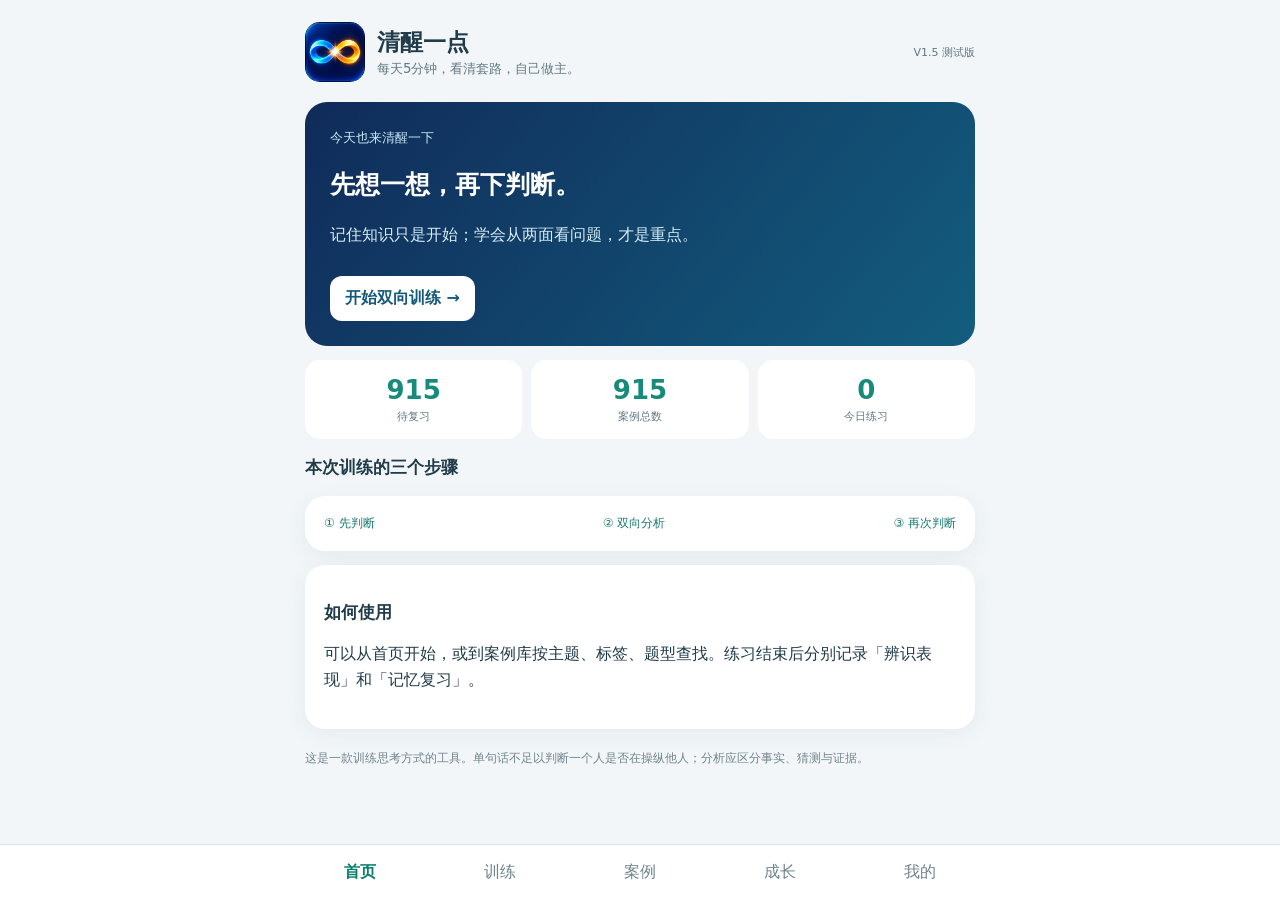
==== commit 75445db4: "security: remove public audit dashboard entry pending authenticated admin backend" ====
--- a/index.html
+++ b/index.html
@@ -1,5 +1,5 @@
 <!doctype html><html lang="zh-CN"><head><meta charset="utf-8"><meta name="viewport" content="width=device-width,initial-scale=1"><meta name="theme-color" content="#102b59"><meta name="description" content="清醒一点：每天5分钟，看清套路，自己做主"><link rel="manifest" href="manifest.webmanifest"><link rel="icon" href="icon-192.png"><link rel="apple-touch-icon" href="icon-192.png"><title>清醒一点 V1.5</title><link rel="stylesheet" href="style.css"></head><body>
-<main class="app"><header><div class="brand"><img src="icon-192.png" alt="蓝金双色无限符号"><div><h1>清醒一点</h1><small>每天5分钟，看清套路，自己做主。</small></div></div><div><a href="admin.html" style="margin-right:12px;color:#c99d46;font-size:13px">数据变更审计</a><span class="version">V1.5 测试版</span></div></header>
+<main class="app"><header><div class="brand"><img src="icon-192.png" alt="蓝金双色无限符号"><div><h1>清醒一点</h1><small>每天5分钟，看清套路，自己做主。</small></div></div><span class="version">V1.5 测试版</span></header>
 <section id="home"><div class="hero"><small>今天也来清醒一下</small><h2>先想一想，再下判断。</h2><p>记住知识只是开始；学会从两面看问题，才是重点。</p><button class="primary" data-nav="practice">开始双向训练 →</button></div><div class="stats"><div><b id="h-due">30</b><small>待复习</small></div><div><b id="h-total">30</b><small>案例总数</small></div><div><b id="h-today">0</b><small>今日练习</small></div></div><h3>本次训练的三个步骤</h3><div class="panel steps"><span>① 先判断</span><span>② 双向分析</span><span>③ 再次判断</span></div><div class="panel"><h3>如何使用</h3><p>可以从首页开始，或到案例库按主题、标签、题型查找。练习结束后分别记录「辨识表现」和「记忆复习」。</p></div></section>
 <section id="practice" hidden><div class="row"><h2>双向辨识训练</h2><button class="ghost" id="next">换一题 ↻</button></div><div class="panel"><div class="row"><small id="p-meta"></small><small id="p-count"></small></div><h2 id="p-title"></h2><p id="p-prompt"></p><small id="p-source" class="muted"></small><div id="p-type" class="pill"></div><div class="analysis other"><strong>① 辨识点 · 先自己观察</strong><p id="p-question"></p></div><div id="p-options"></div><label for="p-reason">你发现了什么？（选填）</label><textarea id="p-reason" rows="2" placeholder="先写下你的辨识，不用急着下结论"></textarea><button id="analyze" class="primary" disabled>查看辨识点、催眠点、催醒点</button></div><div id="analysis" class="panel" hidden><h3>三点辨识 · 参考分析</h3><div class="analysis calm" id="p-answer" hidden></div><h3>② 催眠点 · 可能的影响机制</h3><div class="analysis good"><strong>可能的催眠点（不是对意图的定论）</strong><p id="p-risk"></p></div><div class="analysis other"><strong>另一种解释／证据边界</strong><p id="p-counter"></p></div><div class="analysis calm"><strong>③ 催醒点 · 怎样恢复自主判断</strong><p id="p-wake"></p></div><label for="p-after">复盘：现在你如何看待这个案例？</label><div class="choices" id="p-after-choices"><button data-after="值得警惕">值得警惕</button><button data-after="信息不足">信息不足</button><button data-after="暂未发现问题">暂未发现问题</button></div><label for="p-after-reason">你是否改变了想法？为什么？（选填）</label><textarea id="p-after-reason" rows="2" placeholder="新的证据或另一种解释是什么？"></textarea><button id="finish" class="primary" disabled>保存三点辨识复盘</button></div><div id="memory" class="panel" hidden><h3>记忆复习（FSRS）</h3><p>回想这张卡片的检测点和应对方法。你记得有多牢？</p><div class="grades"><button data-grade="1">重来</button><button data-grade="2">困难</button><button data-grade="3">记住了</button><button data-grade="4">很简单</button></div><small id="p-fsrs"></small></div><div id="p-empty" class="panel" hidden>没有符合当前筛选条件的案例，请到案例库调整筛选。</div></section>
 <section id="cases" hidden><h2>生活案例库</h2><div class="panel"><label for="search">搜索标题、场景或标签</label><input id="search" type="search" placeholder="例如：爱情、恐惧、证据"><div class="filters"><label>领域<select id="category"><option value="">全部领域</option></select></label><label>影响机制<select id="tag"><option value="">全部标签</option></select></label><label>题型<select id="type"><option value="">全部题型</option><option value="choice">选择题</option><option value="scenario">情境题</option><option value="breakdown">话术拆解</option></select></label></div><p class="muted" id="case-count"></p></div><div id="case-list"></div></section>
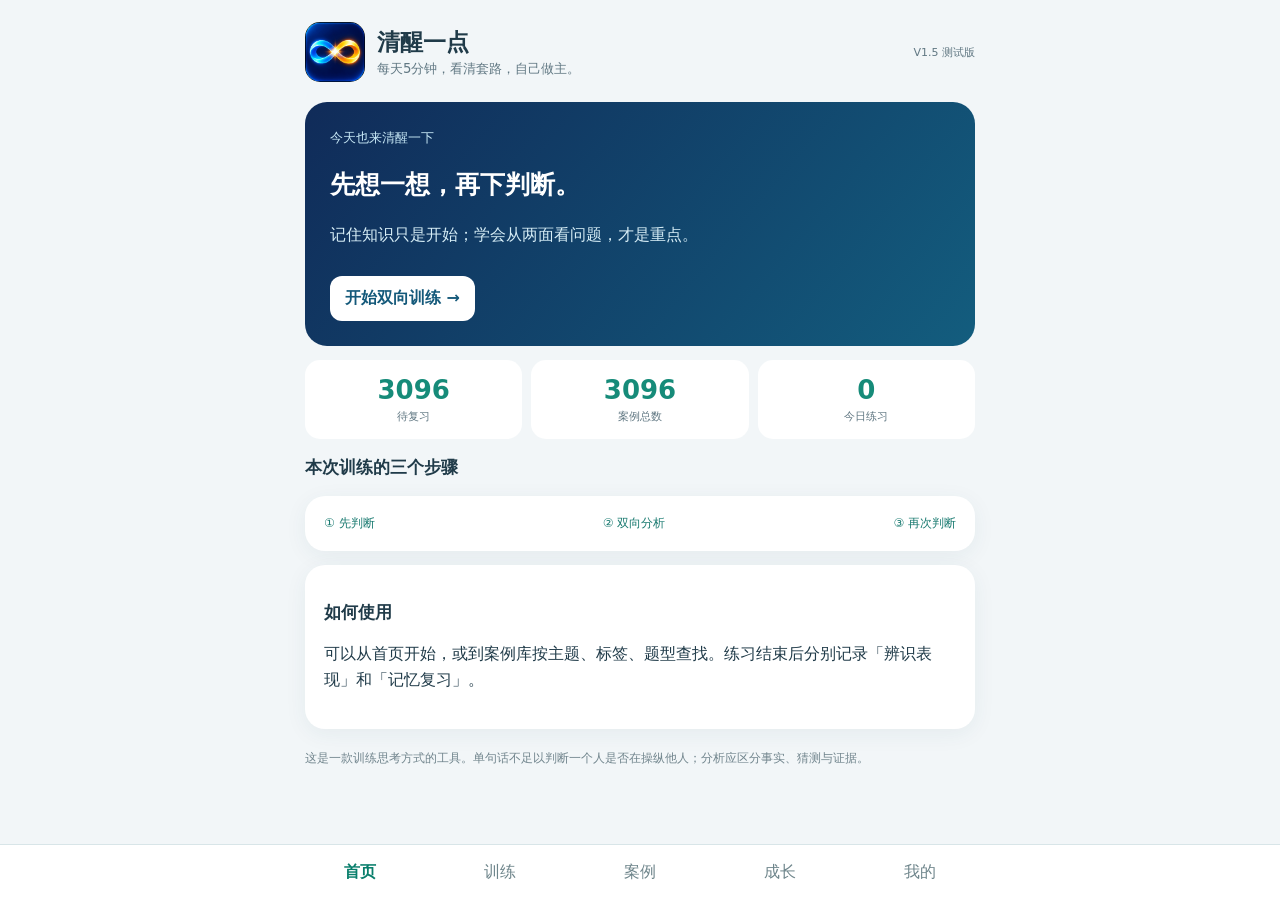
==== commit 4bbbb890: "ui: add reflection disagreement, verification/difficulty filters, Markdown export and collapsible an" ====
--- a/index.html
+++ b/index.html
@@ -1,9 +1,9 @@
 <!doctype html><html lang="zh-CN"><head><meta charset="utf-8"><meta name="viewport" content="width=device-width,initial-scale=1"><meta name="theme-color" content="#102b59"><meta name="description" content="清醒一点：每天5分钟，看清套路，自己做主"><link rel="manifest" href="manifest.webmanifest"><link rel="icon" href="icon-192.png"><link rel="apple-touch-icon" href="icon-192.png"><title>清醒一点 V1.5</title><link rel="stylesheet" href="style.css"></head><body>
 <main class="app"><header><div class="brand"><img src="icon-192.png" alt="蓝金双色无限符号"><div><h1>清醒一点</h1><small>每天5分钟，看清套路，自己做主。</small></div></div><span class="version">V1.5 测试版</span></header>
 <section id="home"><div class="hero"><small>今天也来清醒一下</small><h2>先想一想，再下判断。</h2><p>记住知识只是开始；学会从两面看问题，才是重点。</p><button class="primary" data-nav="practice">开始双向训练 →</button></div><div class="stats"><div><b id="h-due">30</b><small>待复习</small></div><div><b id="h-total">30</b><small>案例总数</small></div><div><b id="h-today">0</b><small>今日练习</small></div></div><h3>本次训练的三个步骤</h3><div class="panel steps"><span>① 先判断</span><span>② 双向分析</span><span>③ 再次判断</span></div><div class="panel"><h3>如何使用</h3><p>可以从首页开始，或到案例库按主题、标签、题型查找。练习结束后分别记录「辨识表现」和「记忆复习」。</p></div></section>
-<section id="practice" hidden><div class="row"><h2>双向辨识训练</h2><button class="ghost" id="next">换一题 ↻</button></div><div class="panel"><div class="row"><small id="p-meta"></small><small id="p-count"></small></div><h2 id="p-title"></h2><p id="p-prompt"></p><small id="p-source" class="muted"></small><div id="p-type" class="pill"></div><div class="analysis other"><strong>① 辨识点 · 先自己观察</strong><p id="p-question"></p></div><div id="p-options"></div><label for="p-reason">你发现了什么？（选填）</label><textarea id="p-reason" rows="2" placeholder="先写下你的辨识，不用急着下结论"></textarea><button id="analyze" class="primary" disabled>查看辨识点、催眠点、催醒点</button></div><div id="analysis" class="panel" hidden><h3>三点辨识 · 参考分析</h3><div class="analysis calm" id="p-answer" hidden></div><h3>② 催眠点 · 可能的影响机制</h3><div class="analysis good"><strong>可能的催眠点（不是对意图的定论）</strong><p id="p-risk"></p></div><div class="analysis other"><strong>另一种解释／证据边界</strong><p id="p-counter"></p></div><div class="analysis calm"><strong>③ 催醒点 · 怎样恢复自主判断</strong><p id="p-wake"></p></div><label for="p-after">复盘：现在你如何看待这个案例？</label><div class="choices" id="p-after-choices"><button data-after="值得警惕">值得警惕</button><button data-after="信息不足">信息不足</button><button data-after="暂未发现问题">暂未发现问题</button></div><label for="p-after-reason">你是否改变了想法？为什么？（选填）</label><textarea id="p-after-reason" rows="2" placeholder="新的证据或另一种解释是什么？"></textarea><button id="finish" class="primary" disabled>保存三点辨识复盘</button></div><div id="memory" class="panel" hidden><h3>记忆复习（FSRS）</h3><p>回想这张卡片的检测点和应对方法。你记得有多牢？</p><div class="grades"><button data-grade="1">重来</button><button data-grade="2">困难</button><button data-grade="3">记住了</button><button data-grade="4">很简单</button></div><small id="p-fsrs"></small></div><div id="p-empty" class="panel" hidden>没有符合当前筛选条件的案例，请到案例库调整筛选。</div></section>
-<section id="cases" hidden><h2>生活案例库</h2><div class="panel"><label for="search">搜索标题、场景或标签</label><input id="search" type="search" placeholder="例如：爱情、恐惧、证据"><div class="filters"><label>领域<select id="category"><option value="">全部领域</option></select></label><label>影响机制<select id="tag"><option value="">全部标签</option></select></label><label>题型<select id="type"><option value="">全部题型</option><option value="choice">选择题</option><option value="scenario">情境题</option><option value="breakdown">话术拆解</option></select></label></div><p class="muted" id="case-count"></p></div><div id="case-list"></div></section>
+<section id="practice" hidden><div class="row"><h2>双向辨识训练</h2><button class="ghost" id="next">换一题 ↻</button></div><div class="panel"><div class="row"><small id="p-meta"></small><small id="p-count"></small></div><h2 id="p-title"></h2><p id="p-prompt"></p><div id="p-verification" class="source-status" aria-label="来源及核验状态"></div><small id="p-source" class="muted"></small><div id="p-type" class="pill"></div><div class="analysis other"><strong>① 辨识点 · 先自己观察</strong><p id="p-question"></p></div><div id="p-options"></div><label for="p-reason">你发现了什么？（选填）</label><textarea id="p-reason" rows="2" placeholder="先写下你的辨识，不用急着下结论"></textarea><button id="analyze" class="primary" disabled>查看辨识点、催眠点、催醒点</button></div><div id="analysis" class="panel" hidden><h3>三点辨识 · 一种参考拆解</h3><details open class="analysis calm"><summary>① 辨识点 · 一种参考拆解</summary><div id="p-answer" hidden></div></details><h3>② 催眠点 · 可能的影响机制</h3><details class="analysis good"><summary>② 催眠点 · 可能的影响机制</summary><p id="p-risk"></p></details><details class="analysis other"><summary>另一种解释／证据边界</summary><p id="p-counter"></p></details><details class="analysis calm"><summary>③ 催醒点 · 怎样恢复自主判断</summary><p id="p-wake"></p></details><label for="p-after">复盘：现在你如何看待这个案例？</label><div class="choices" id="p-after-choices"><button data-after="值得警惕">值得警惕</button><button data-after="信息不足">信息不足</button><button data-after="暂未发现问题">暂未发现问题</button><button data-after="不同意参考拆解">不同意参考拆解</button></div><label for="p-after-reason">你是否改变了想法？为什么？（选填）</label><textarea id="p-after-reason" rows="2" placeholder="新的证据或另一种解释是什么？"></textarea><label for="p-disagree">你同意这个参考拆解吗？哪里和你想的不同？（选填）</label><textarea id="p-disagree" rows="3" placeholder="可以不同意，请写下你的依据、疑问或其他解释"></textarea><button id="finish" class="primary" disabled>保存三点辨识复盘</button></div><div id="memory" class="panel" hidden><h3>记忆复习（FSRS）</h3><p>回想这张卡片的检测点和应对方法。你记得有多牢？</p><div class="grades"><button data-grade="1">重来</button><button data-grade="2">困难</button><button data-grade="3">记住了</button><button data-grade="4">很简单</button></div><small id="p-fsrs"></small></div><div id="p-empty" class="panel" hidden>没有符合当前筛选条件的案例，请到案例库调整筛选。</div></section>
+<section id="cases" hidden><h2>生活案例库</h2><div class="panel"><label for="search">搜索标题、场景或标签</label><input id="search" type="search" placeholder="例如：爱情、恐惧、证据"><div class="filters"><label>领域<select id="category"><option value="">全部领域</option></select></label><label>影响机制<select id="tag"><option value="">全部标签</option></select></label><label>题型<select id="type"><option value="">全部题型</option><option value="choice">情境判断（非选择题）</option><option value="scenario">情境题</option><option value="breakdown">话术拆解</option></select></label><label>核验状态<select id="verification"><option value="">全部状态</option><option value="verified">已核验</option><option value="pending">待核验</option><option value="manual">待人工复核</option></select></label><label>难度<select id="difficulty"><option value="">全部难度</option><option value="初级">初级</option><option value="中级">中级</option><option value="高级">高级</option></select></label></div><p class="muted" id="case-count"></p></div><div id="case-list"></div></section>
 <section id="growth" hidden><h2>我的成长</h2><div class="stats"><div><b id="g-memory">0</b><small>记忆复习次数</small></div><div><b id="g-discern">0</b><small>辨识训练次数</small></div><div><b id="g-change">0</b><small>判断变化次数</small></div></div><div class="panel"><h3>两个指标分开看</h3><p id="memory-metric"></p><p id="discern-metric"></p><small>辨识指标仅反映训练中的作答和反思，不代表真实生活判断能力或意识水平。</small></div><div class="panel"><h3>学习记录</h3><div id="log-list"></div></div></section>
-<section id="mine" hidden><h2>我的案例与数据</h2><div class="panel"><h3>添加个人案例</h3><p class="muted">仅保存在本设备。请避免录入他人姓名、电话、地址或其他敏感信息。</p><label for="custom-title">案例标题</label><input id="custom-title" maxlength="80" placeholder="例如：同事让我马上答应帮忙"><label for="custom-prompt">发生了什么？</label><textarea id="custom-prompt" maxlength="1000" rows="3" placeholder="尽量记录事实，而不是先给人下结论"></textarea><label for="custom-check">哪里值得检查？</label><textarea id="custom-check" maxlength="500" rows="2"></textarea><label for="custom-counter">另一种可能解释</label><textarea id="custom-counter" maxlength="500" rows="2"></textarea><label for="custom-wake">怎样保持自主判断？</label><textarea id="custom-wake" maxlength="500" rows="2"></textarea><button class="primary" id="add-custom">保存个人案例</button><p class="muted" id="custom-status"></p></div><div class="panel"><h3>我的自建案例</h3><div id="custom-list"></div></div><div class="panel"><h3>数据备份与恢复</h3><p>本版本没有服务器账号，也没有自动跨设备同步。可以在设备 A 导出 JSON，再在设备 B 导入，实现手动迁移。</p><div class="button-row"><button class="secondary" id="export">导出完整备份</button><button class="secondary" id="import">导入备份</button><input type="file" id="import-file" accept=".json,application/json" hidden><button class="secondary" id="anki">导出 Anki CSV</button></div><p class="muted">导入前会检查格式；导入将覆盖当前本地数据。</p></div><div class="panel"><h3>共享案例库</h3><p><b>未上线：</b>尚无账号系统、审核后台、公开投稿接口和版本协作服务。</p><p>可以导出单个自建案例的 JSON 草稿交给审核人员；不会自动公开任何私人案例。</p></div></section>
+<section id="mine" hidden><h2>我的案例与数据</h2><div class="panel"><h3>添加个人案例</h3><p class="muted">仅保存在本设备。请避免录入他人姓名、电话、地址或其他敏感信息。</p><label for="custom-title">案例标题</label><input id="custom-title" maxlength="80" placeholder="例如：同事让我马上答应帮忙"><label for="custom-prompt">发生了什么？</label><textarea id="custom-prompt" maxlength="1000" rows="3" placeholder="尽量记录事实，而不是先给人下结论"></textarea><label for="custom-check">哪里值得检查？</label><textarea id="custom-check" maxlength="500" rows="2"></textarea><label for="custom-counter">另一种可能解释</label><textarea id="custom-counter" maxlength="500" rows="2"></textarea><label for="custom-wake">怎样保持自主判断？</label><textarea id="custom-wake" maxlength="500" rows="2"></textarea><button class="primary" id="add-custom">保存个人案例</button><p class="muted" id="custom-status"></p></div><div class="panel"><h3>我的自建案例</h3><div id="custom-list"></div></div><div class="panel"><h3>数据备份与恢复</h3><p>本版本没有服务器账号，也没有自动跨设备同步。可以在设备 A 导出 JSON，再在设备 B 导入，实现手动迁移。</p><div class="button-row"><button class="secondary" id="export">导出完整备份</button><button class="secondary" id="export-md">导出 Markdown</button><button class="secondary" id="import">导入备份</button><input type="file" id="import-file" accept=".json,application/json" hidden><button class="secondary" id="anki">导出 Anki CSV</button></div><p class="muted">导入前会检查格式；导入将覆盖当前本地数据。</p></div><div class="panel"><h3>共享案例库</h3><p><b>未上线：</b>尚无账号系统、审核后台、公开投稿接口和版本协作服务。</p><p>可以导出单个自建案例的 JSON 草稿交给审核人员；不会自动公开任何私人案例。</p></div></section>
 <footer>这是一款训练思考方式的工具。单句话不足以判断一个人是否在操纵他人；分析应区分事实、猜测与证据。</footer></main><nav><button data-nav="home" class="active">首页</button><button data-nav="practice">训练</button><button data-nav="cases">案例</button><button data-nav="growth">成长</button><button data-nav="mine">我的</button></nav>
 <script id="seed" type="application/json">[{"id":"core-01","category":"职场","title":"权威幻","prompt":"部门经理说：“我干了二十年，这个方案不用讨论，照做就行。”","check":"观察是否以资历代替论证；经验有参考价值，但仍需核对方案。","risk":"资历权威可能让团队不敢提反例。","wake":"请对方说明目标、数据和失败预案；尊重经验但保留提问权。","tags":["权威与控制","权威幻"],"type":"choice","source":"原创模拟生活场景；概念参考 Awakenology，机制对照 APA/Stanford","revision":3,"references":[{"title":"Awakenology 中文目录","url":"https://www.awakenology.org/Chinese/"},{"title":"Awakenology 心智控制区检测点","url":"https://awakenology.org/意識強度檢測點1中央區心智控制區/"},{"title":"Stanford Encyclopedia of Philosophy: Ethics of Manipulation","url":"https://plato.stanford.edu/entries/ethics-manipulation/"}]},{"id":"core-02","category":"职场","title":"恐惧控制","prompt":"同事说：“你不帮我顶今晚的班，明天出事你就等着被领导骂吧。”","check":"核对实际排班责任与所谓后果是否真实。","risk":"威胁与恐惧可能促使人在没核实前答应。","wake":"查看排班制度，必要时向负责人确认，别仅凭恐吓决定。","tags":["权威与控制","恐惧控制"],"type":"scenario","source":"原创模拟生活场景；概念参考 Awakenology，机制对照 APA/Stanford","revision":3,"references":[{"title":"Awakenology 中文目录","url":"https://www.awakenology.org/Chinese/"},{"title":"Awakenology 心智控制区检测点","url":"https://awakenology.org/意識強度檢測點1中央區心智控制區/"},{"title":"Stanford Encyclopedia of Philosophy: Ethics of Manipulation","url":"https://plato.stanford.edu/entries/ethics-manipulation/"}]},{"id":"core-03","category":"家庭","title":"自责陷阱","prompt":"孩子考试没考好，家长说：“都怪你不努力，家里为你付出的全白费了。”","check":"分清学习准备、考试难度、身心状态等因素。","risk":"把复杂结果全归于个人，可能放大羞耻和自责。","wake":"承担能改进的部分，同时分析外部因素与支持需求。","tags":["权威与控制","自责陷阱"],"type":"breakdown","source":"原创模拟生活场景；概念参考 Awakenology，机制对照 APA/Stanford","revision":3,"references":[{"title":"Awakenology 中文目录","url":"https://www.awakenology.org/Chinese/"},{"title":"Awakenology 心智控制区检测点","url":"https://awakenology.org/意識強度檢測點1中央區心智控制區/"},{"title":"Stanford Encyclopedia of Philosophy: Ethics of Manipulation","url":"https://plato.stanford.edu/entries/ethics-manipulation/"}]},{"id":"core-04","category":"网络","title":"绝对化","prompt":"短视频博主说：“所有不买这款产品的人，生活质量一定很差。”","check":"留意“所有”“一定”有没有证据及反例。","risk":"绝对化措辞可能制造不必要的焦虑。","wake":"查适用条件和不同用户评价，不把广告口号当定律。","tags":["认知与判断","绝对化"],"type":"choice","source":"原创模拟生活场景；概念参考 Awakenology，机制对照 APA/Stanford","revision":3,"references":[{"title":"Awakenology 中文目录","url":"https://www.awakenology.org/Chinese/"},{"title":"Awakenology 心智控制区检测点","url":"https://awakenology.org/意識強度檢測點1中央區心智控制區/"},{"title":"Stanford Encyclopedia of Philosophy: Ethics of Manipulation","url":"https://plato.stanford.edu/entries/ethics-manipulation/"}]},{"id":"core-05","category":"日常","title":"真假混淆","prompt":"朋友说：“我昨天梦见你出车祸，说明你今天一定会遇到危险。”","check":"区分梦境体验与可核验的现实风险。","risk":"强烈体验可能被当作客观预测。","wake":"正常注意交通安全，但不要仅凭梦境认定事故将发生。","tags":["认知与判断","真假混淆"],"type":"scenario","source":"原创模拟生活场景；概念参考 Awakenology，机制对照 APA/Stanford","revision":3,"references":[{"title":"Awakenology 中文目录","url":"https://www.awakenology.org/Chinese/"},{"title":"Awakenology 心智控制区检测点","url":"https://awakenology.org/意識強度檢測點1中央區心智控制區/"},{"title":"Stanford Encyclopedia of Philosophy: Ethics of Manipulation","url":"https://plato.stanford.edu/entries/ethics-manipulation/"}]},{"id":"core-06","category":"学习","title":"质疑压制","prompt":"老师说：“你质疑我的理论，是因为你层次还不够。”","check":"看问题是否被正面回答，还是被转化为个人缺陷。","risk":"贬低提问者可能抑制独立质疑。","wake":"要求明确的论据和可反驳条件，允许暂时不同意。","tags":["权威与控制","质疑压制"],"type":"breakdown","source":"原创模拟生活场景；概念参考 Awakenology，机制对照 APA/Stanford","revision":3,"references":[{"title":"Awakenology 中文目录","url":"https://www.awakenology.org/Chinese/"},{"title":"Awakenology 心智控制区检测点","url":"https://awakenology.org/意識強度檢測點1中央區心智控制區/"},{"title":"Stanford Encyclopedia of Philosophy: Ethics of Manipulation","url":"https://plato.stanford.edu/entries/ethics-manipulation/"}]},{"id":"core-07","category":"社交","title":"内部互证","prompt":"群里十个人转发同一条消息，都说“内部消息绝对可靠”。","check":"核查十个人是否引用同一个未证实来源。","risk":"重复传播可能制造多个独立证据的错觉。","wake":"追溯最初出处，寻找独立报道或原始文件。","tags":["认知与判断","内部互证"],"type":"choice","source":"原创模拟生活场景；概念参考 Awakenology，机制对照 APA/Stanford","revision":3,"references":[{"title":"Awakenology 中文目录","url":"https://www.awakenology.org/Chinese/"},{"title":"Awakenology 心智控制区检测点","url":"https://awakenology.org/意識強度檢測點1中央區心智控制區/"},{"title":"Stanford Encyclopedia of Philosophy: Ethics of Manipulation","url":"https://plato.stanford.edu/entries/ethics-manipulation/"}]},{"id":"core-08","category":"培训","title":"身份绑定","prompt":"课程宣传：“升到高级班后，你就该拥有特殊能力；没有就是你没练好。”","check":"核查能力的可观察标准，是否允许课程本身无效。","risk":"身份和等级可能制造达标压力。","wake":"用独立可复现的结果评价，而不是用身份标签评价。","tags":["权威与控制","身份绑定"],"type":"scenario","source":"原创模拟生活场景；概念参考 Awakenology，机制对照 APA/Stanford","revision":3,"references":[{"title":"Awakenology 中文目录","url":"https://www.awakenology.org/Chinese/"},{"title":"Awakenology 心智控制区检测点","url":"https://awakenology.org/意識強度檢測點1中央區心智控制區/"},{"title":"Stanford Encyclopedia of Philosophy: Ethics of Manipulation","url":"https://plato.stanford.edu/entries/ethics-manipulation/"}]},{"id":"core-09","category":"消费","title":"条件偷换","prompt":"商家写：“如果缺乏这种营养素可能疲劳，所以你已经缺乏，马上买。”","check":"检查“可能缺乏”何时被偷换成“已经缺乏”。","risk":"条件推测可能被包装成确定诊断。","wake":"先了解症状及检测依据，必要时咨询专业人士。","tags":["认知与判断","条件偷换"],"type":"breakdown","source":"原创模拟生活场景；概念参考 Awakenology，机制对照 APA/Stanford","revision":3,"references":[{"title":"Awakenology 中文目录","url":"https://www.awakenology.org/Chinese/"},{"title":"Awakenology 心智控制区检测点","url":"https://awakenology.org/意識強度檢測點1中央區心智控制區/"},{"title":"Stanford Encyclopedia of Philosophy: Ethics of Manipulation","url":"https://plato.stanford.edu/entries/ethics-manipulation/"}]},{"id":"core-10","category":"生活","title":"自由意识","prompt":"朋友说：“大家都这样做，你自己选吧。”你却担心拒绝会失去朋友。","check":"观察选择是否受到群体归属压力。","risk":"害怕被排斥可能让自愿变成被动顺从。","wake":"给自己暂停、拒绝和改变主意的空间。","tags":["自由与催醒","自由意识"],"type":"choice","source":"原创模拟生活场景；概念参考 Awakenology，机制对照 APA/Stanford","revision":3,"references":[{"title":"Awakenology 中文目录","url":"https://www.awakenology.org/Chinese/"},{"title":"Awakenology 心智控制区检测点","url":"https://awakenology.org/意識強度檢測點1中央區心智控制區/"},{"title":"Stanford Encyclopedia of Philosophy: Ethics of Manipulation","url":"https://plato.stanford.edu/entries/ethics-manipulation/"}]},{"id":"core-11","category":"消费","title":"欲望幻","prompt":"刷手机看到限量鞋，突然非常想买，十分钟后又觉得没必要。","check":"辨别需求、冲动和广告刺激。","risk":"即时奖励期待可能放大购买欲望。","wake":"延迟购买并比较预算、用途和替代方案。","tags":["欲望与情绪","欲望幻"],"type":"scenario","source":"原创模拟生活场景；概念参考 Awakenology，机制对照 APA/Stanford","revision":3,"references":[{"title":"Awakenology 中文目录","url":"https://www.awakenology.org/Chinese/"},{"title":"Awakenology 心智控制区检测点","url":"https://awakenology.org/意識強度檢測點1中央區心智控制區/"},{"title":"Stanford Encyclopedia of Philosophy: Ethics of Manipulation","url":"https://plato.stanford.edu/entries/ethics-manipulation/"}]},{"id":"core-12","category":"职场","title":"小我防御","prompt":"主管说你报告有错误，你立刻想反驳：“你根本不懂！”","check":"区分报告中的事实错误和被批评时的情绪。","risk":"维护面子可能抢在核实事实之前启动反击。","wake":"先检查错误，再决定如何解释或提出异议。","tags":["欲望与情绪","小我防御"],"type":"breakdown","source":"原创模拟生活场景；概念参考 Awakenology，机制对照 APA/Stanford","revision":3,"references":[{"title":"Awakenology 中文目录","url":"https://www.awakenology.org/Chinese/"},{"title":"Awakenology 心智控制区检测点","url":"https://awakenology.org/意識強度檢測點1中央區心智控制區/"},{"title":"Stanford Encyclopedia of Philosophy: Ethics of Manipulation","url":"https://plato.stanford.edu/entries/ethics-manipulation/"}]},{"id":"core-13","category":"日常","title":"念头认同","prompt":"脑中闪过“今天不上班了”的念头，你马上觉得自己是个懒人。","check":"区分一闪而过的念头与稳定意愿和行动。","risk":"把念头等同自我身份可能增加内耗。","wake":"观察念头的出现和消退，再按实际目标行动。","tags":["欲望与情绪","念头认同"],"type":"choice","source":"原创模拟生活场景；概念参考 Awakenology，机制对照 APA/Stanford","revision":3,"references":[{"title":"Awakenology 中文目录","url":"https://www.awakenology.org/Chinese/"},{"title":"Awakenology 心智控制区检测点","url":"https://awakenology.org/意識強度檢測點1中央區心智控制區/"},{"title":"Stanford Encyclopedia of Philosophy: Ethics of Manipulation","url":"https://plato.stanford.edu/entries/ethics-manipulation/"}]},{"id":"core-14","category":"家庭","title":"情绪劫持","prompt":"争吵时你想立刻拉黑家人、删除所有联系方式。","check":"识别愤怒是否压缩了考虑后果的空间。","risk":"高唤起情绪可能推动不可逆的冲动决定。","wake":"先暂停沟通，等情绪缓和后处理具体争议。","tags":["欲望与情绪","情绪劫持"],"type":"scenario","source":"原创模拟生活场景；概念参考 Awakenology，机制对照 APA/Stanford","revision":3,"references":[{"title":"Awakenology 中文目录","url":"https://www.awakenology.org/Chinese/"},{"title":"Awakenology 心智控制区检测点","url":"https://awakenology.org/意識強度檢測點1中央區心智控制區/"},{"title":"Stanford Encyclopedia of Philosophy: Ethics of Manipulation","url":"https://plato.stanford.edu/entries/ethics-manipulation/"}]},{"id":"core-15","category":"恋爱","title":"嫉妒游戏","prompt":"伴侣和同事聚餐没及时回消息，你立刻认定对方出轨。","check":"区分没回消息这一事实和出轨的推断。","risk":"嫉妒与不安全感可能放大单一线索。","wake":"询问背景，谈好沟通边界，不用猜测代替证据。","tags":["关系与群体","嫉妒游戏"],"type":"breakdown","source":"原创模拟生活场景；概念参考 Awakenology，机制对照 APA/Stanford","revision":3,"references":[{"title":"Awakenology 中文目录","url":"https://www.awakenology.org/Chinese/"},{"title":"Awakenology 心智控制区检测点","url":"https://awakenology.org/意識強度檢測點1中央區心智控制區/"},{"title":"Stanford Encyclopedia of Philosophy: Ethics of Manipulation","url":"https://plato.stanford.edu/entries/ethics-manipulation/"}]},{"id":"core-16","category":"恋爱","title":"爱情绑定","prompt":"恋人说：“如果你爱我，就把手机密码交给我。”","check":"辨别亲密需求与隐私边界是否被混为一谈。","risk":"以爱情为条件可能压缩拒绝权。","wake":"讨论信任与安全感，不把交出隐私当作爱的证明。","tags":["关系与群体","爱情绑定"],"type":"choice","source":"原创模拟生活场景；概念参考 Awakenology，机制对照 APA/Stanford","revision":3,"references":[{"title":"Awakenology 中文目录","url":"https://www.awakenology.org/Chinese/"},{"title":"Awakenology 心智控制区检测点","url":"https://awakenology.org/意識強度檢測點1中央區心智控制區/"},{"title":"Stanford Encyclopedia of Philosophy: Ethics of Manipulation","url":"https://plato.stanford.edu/entries/ethics-manipulation/"}]},{"id":"core-17","category":"社交","title":"群体认同","prompt":"群里所有人都说某个同学不好，你也开始讨厌他，尽管没接触过。","check":"问自己是否拥有独立经历和证据。","risk":"群体一致可能诱发从众判断。","wake":"先接触事实，允许形成不同或暂时未知的判断。","tags":["关系与群体","群体认同"],"type":"scenario","source":"原创模拟生活场景；概念参考 Awakenology，机制对照 APA/Stanford","revision":3,"references":[{"title":"Awakenology 中文目录","url":"https://www.awakenology.org/Chinese/"},{"title":"Awakenology 心智控制区检测点","url":"https://awakenology.org/意識強度檢測點1中央區心智控制區/"},{"title":"Stanford Encyclopedia of Philosophy: Ethics of Manipulation","url":"https://plato.stanford.edu/entries/ethics-manipulation/"}]},{"id":"core-18","category":"网络","title":"重复暗示","prompt":"一条未经证实的消息连续刷到几十次，你开始觉得“肯定是真的”。","check":"区分熟悉感与真实性。","risk":"重复曝光可能提高主观可信感。","wake":"核查原始出处，不用刷到次数当证据。","tags":["认知与判断","重复暗示"],"type":"breakdown","source":"原创模拟生活场景；概念参考 Awakenology，机制对照 APA/Stanford","revision":3,"references":[{"title":"Awakenology 中文目录","url":"https://www.awakenology.org/Chinese/"},{"title":"Awakenology 心智控制区检测点","url":"https://awakenology.org/意識強度檢測點1中央區心智控制區/"},{"title":"Stanford Encyclopedia of Philosophy: Ethics of Manipulation","url":"https://plato.stanford.edu/entries/ethics-manipulation/"}]},{"id":"core-19","category":"职场","title":"奖惩控制","prompt":"老板说：“这周多加班，年底奖金一定给你；不加就别想升职。”","check":"核查承诺是否明确，拒绝的代价是否合理。","risk":"奖惩绑定可能使人忽视劳动条件。","wake":"要求清楚的规则和书面安排，比较其他选择。","tags":["权威与控制","奖惩控制"],"type":"choice","source":"原创模拟生活场景；概念参考 Awakenology，机制对照 APA/Stanford","revision":3,"references":[{"title":"Awakenology 中文目录","url":"https://www.awakenology.org/Chinese/"},{"title":"Awakenology 心智控制区检测点","url":"https://awakenology.org/意識強度檢測點1中央區心智控制區/"},{"title":"Stanford Encyclopedia of Philosophy: Ethics of Manipulation","url":"https://plato.stanford.edu/entries/ethics-manipulation/"}]},{"id":"core-20","category":"购物","title":"稀缺陷阱","prompt":"直播间主播倒计时：“最后三十秒！错过再也买不到！”","check":"核实库存和截止时间是否真实。","risk":"稀缺感和紧迫感可能压缩思考时间。","wake":"先核对价格、退货政策与替代商品。","tags":["权威与控制","稀缺陷阱"],"type":"scenario","source":"原创模拟生活场景；概念参考 Awakenology，机制对照 APA/Stanford","revision":3,"references":[{"title":"Awakenology 中文目录","url":"https://www.awakenology.org/Chinese/"},{"title":"Awakenology 心智控制区检测点","url":"https://awakenology.org/意識強度檢測點1中央區心智控制區/"},{"title":"Stanford Encyclopedia of Philosophy: Ethics of Manipulation","url":"https://plato.stanford.edu/entries/ethics-manipulation/"}]},{"id":"core-21","category":"社交","title":"信息隔离","prompt":"某群管理员说：“别看外面的资料，那些都是来误导你的。”","check":"观察是否禁止接触独立来源。","risk":"信息隔离可能让单一解释垄断判断。","wake":"比较多方信息，保留独立核验的权利。","tags":["关系与群体","信息隔离"],"type":"breakdown","source":"原创模拟生活场景；概念参考 Awakenology，机制对照 APA/Stanford","revision":3,"references":[{"title":"Awakenology 中文目录","url":"https://www.awakenology.org/Chinese/"},{"title":"Awakenology 心智控制区检测点","url":"https://awakenology.org/意識強度檢測點1中央區心智控制區/"},{"title":"Stanford Encyclopedia of Philosophy: Ethics of Manipulation","url":"https://plato.stanford.edu/entries/ethics-manipulation/"}]},{"id":"core-22","category":"日常","title":"神秘解释","prompt":"家里东西突然找不到，朋友说：“一定是某种神秘力量拿走了。”","check":"检查是否先排除了记错位置或他人移动。","risk":"未知可能被快速填入无法验证的解释。","wake":"先搜索常见原因，未知时允许保持未知。","tags":["认知与判断","神秘解释"],"type":"choice","source":"原创模拟生活场景；概念参考 Awakenology，机制对照 APA/Stanford","revision":3,"references":[{"title":"Awakenology 中文目录","url":"https://www.awakenology.org/Chinese/"},{"title":"Awakenology 心智控制区检测点","url":"https://awakenology.org/意識強度檢測點1中央區心智控制區/"},{"title":"Stanford Encyclopedia of Philosophy: Ethics of Manipulation","url":"https://plato.stanford.edu/entries/ethics-manipulation/"}]},{"id":"core-23","category":"学习","title":"体验放大","prompt":"做一次冥想感觉身体发热，就断言“我已掌握能量控制所有疾病的方法”。","check":"区分一次身体感受与广泛功效主张。","risk":"体验真实不代表原因解释或疗效已证实。","wake":"记录体验并寻找可重复、可对照的证据。","tags":["认知与判断","体验放大"],"type":"scenario","source":"原创模拟生活场景；概念参考 Awakenology，机制对照 APA/Stanford","revision":3,"references":[{"title":"Awakenology 中文目录","url":"https://www.awakenology.org/Chinese/"},{"title":"Awakenology 心智控制区检测点","url":"https://awakenology.org/意識強度檢測點1中央區心智控制區/"},{"title":"Stanford Encyclopedia of Philosophy: Ethics of Manipulation","url":"https://plato.stanford.edu/entries/ethics-manipulation/"}]},{"id":"core-24","category":"培训","title":"失败归因","prompt":"课程没效果，讲师说：“一定是你信得不够深，再交费练三个月。”","check":"检查课程是否允许失败归因于方法本身。","risk":"单向归责可能促使持续投入。","wake":"提前设定可测目标、费用上限和退出条件。","tags":["认知与判断","失败归因"],"type":"breakdown","source":"原创模拟生活场景；概念参考 Awakenology，机制对照 APA/Stanford","revision":3,"references":[{"title":"Awakenology 中文目录","url":"https://www.awakenology.org/Chinese/"},{"title":"Awakenology 心智控制区检测点","url":"https://awakenology.org/意識強度檢測點1中央區心智控制區/"},{"title":"Stanford Encyclopedia of Philosophy: Ethics of Manipulation","url":"https://plato.stanford.edu/entries/ethics-manipulation/"}]},{"id":"core-25","category":"团队","title":"目标偷换","prompt":"加入团队时说“鼓励自由讨论”，后来却规定“不同意负责人就是背叛”。","check":"对比最初目标和当前规则是否一致。","risk":"以集体目标之名可能削弱个人判断。","wake":"明确可讨论的边界，保留合理异议与退出权。","tags":["自由与催醒","目标偷换"],"type":"choice","source":"原创模拟生活场景；概念参考 Awakenology，机制对照 APA/Stanford","revision":3,"references":[{"title":"Awakenology 中文目录","url":"https://www.awakenology.org/Chinese/"},{"title":"Awakenology 心智控制区检测点","url":"https://awakenology.org/意識強度檢測點1中央區心智控制區/"},{"title":"Stanford Encyclopedia of Philosophy: Ethics of Manipulation","url":"https://plato.stanford.edu/entries/ethics-manipulation/"}]},{"id":"core-26","category":"日常","title":"自我观察","prompt":"你发现自己很生气，马上责备自己：“真正清醒的人不该生气。”","check":"辨别觉察情绪和强迫消除情绪。","risk":"把正常情绪当失败可能形成二次自责。","wake":"允许情绪存在，观察原因并选择行动。","tags":["自由与催醒","自我观察"],"type":"scenario","source":"原创模拟生活场景；概念参考 Awakenology，机制对照 APA/Stanford","revision":3,"references":[{"title":"Awakenology 中文目录","url":"https://www.awakenology.org/Chinese/"},{"title":"Awakenology 心智控制区检测点","url":"https://awakenology.org/意識強度檢測點1中央區心智控制區/"},{"title":"Stanford Encyclopedia of Philosophy: Ethics of Manipulation","url":"https://plato.stanford.edu/entries/ethics-manipulation/"}]},{"id":"core-27","category":"社交","title":"非黑即白","prompt":"朋友说：“你不同意我，就是站在我的敌人那边。”","check":"看是否排除了部分赞同、中立和不确定。","risk":"二元对立可能迫使人选边站。","wake":"表达具体同意和不同意的部分。","tags":["认知与判断","非黑即白"],"type":"breakdown","source":"原创模拟生活场景；概念参考 Awakenology，机制对照 APA/Stanford","revision":3,"references":[{"title":"Awakenology 中文目录","url":"https://www.awakenology.org/Chinese/"},{"title":"Awakenology 心智控制区检测点","url":"https://awakenology.org/意識強度檢測點1中央區心智控制區/"},{"title":"Stanford Encyclopedia of Philosophy: Ethics of Manipulation","url":"https://plato.stanford.edu/entries/ethics-manipulation/"}]},{"id":"core-28","category":"日常","title":"因果错觉","prompt":"你换了手机壁纸后工作顺利，就认定“这张壁纸带来了好运”。","check":"区分先后顺序和因果机制。","risk":"巧合可能被解释为确定因果。","wake":"比较其他可能因素，不把单次关联当证据。","tags":["认知与判断","因果错觉"],"type":"choice","source":"原创模拟生活场景；概念参考 Awakenology，机制对照 APA/Stanford","revision":3,"references":[{"title":"Awakenology 中文目录","url":"https://www.awakenology.org/Chinese/"},{"title":"Awakenology 心智控制区检测点","url":"https://awakenology.org/意識強度檢測點1中央區心智控制區/"},{"title":"Stanford Encyclopedia of Philosophy: Ethics of Manipulation","url":"https://plato.stanford.edu/entries/ethics-manipulation/"}]},{"id":"core-29","category":"学习","title":"自证循环","prompt":"一个理论说：“成功证明它对；失败说明你被更深的力量阻止，也证明它对。”","check":"寻找是否存在任何可能推翻理论的结果。","risk":"自证循环可能让主张永远不接受检验。","wake":"事先规定可观察的反例与修正标准。","tags":["认知与判断","自证循环"],"type":"scenario","source":"原创模拟生活场景；概念参考 Awakenology，机制对照 APA/Stanford","revision":3,"references":[{"title":"Awakenology 中文目录","url":"https://www.awakenology.org/Chinese/"},{"title":"Awakenology 心智控制区检测点","url":"https://awakenology.org/意識強度檢測點1中央區心智控制區/"},{"title":"Stanford Encyclopedia of Philosophy: Ethics of Manipulation","url":"https://plato.stanford.edu/entries/ethics-manipulation/"}]},{"id":"core-30","category":"生活","title":"意识自主","prompt":"家人说：“你自己决定要不要搬家，不过不搬我们就不再支持你。”","check":"判断拒绝是否会遭受不成比例的惩罚。","risk":"选择表面自由，实际可能受到关系与资源压力。","wake":"列出代价、替代方案和自己的真实优先级。","tags":["自由与催醒","意识自主"],"type":"breakdown","source":"原创模拟生活场景；概念参考 Awakenology，机制对照 APA/Stanford","revision":3,"references":[{"title":"Awakenology 中文目录","url":"https://www.awakenology.org/Chinese/"},{"title":"Awakenology 心智控制区检测点","url":"https://awakenology.org/意識強度檢測點1中央區心智控制區/"},{"title":"Stanford Encyclopedia of Philosophy: Ethics of Manipulation","url":"https://plato.stanford.edu/entries/ethics-manipulation/"}]}]</script><script src="fsrs.js"></script><script src="app.js"></script></body></html>
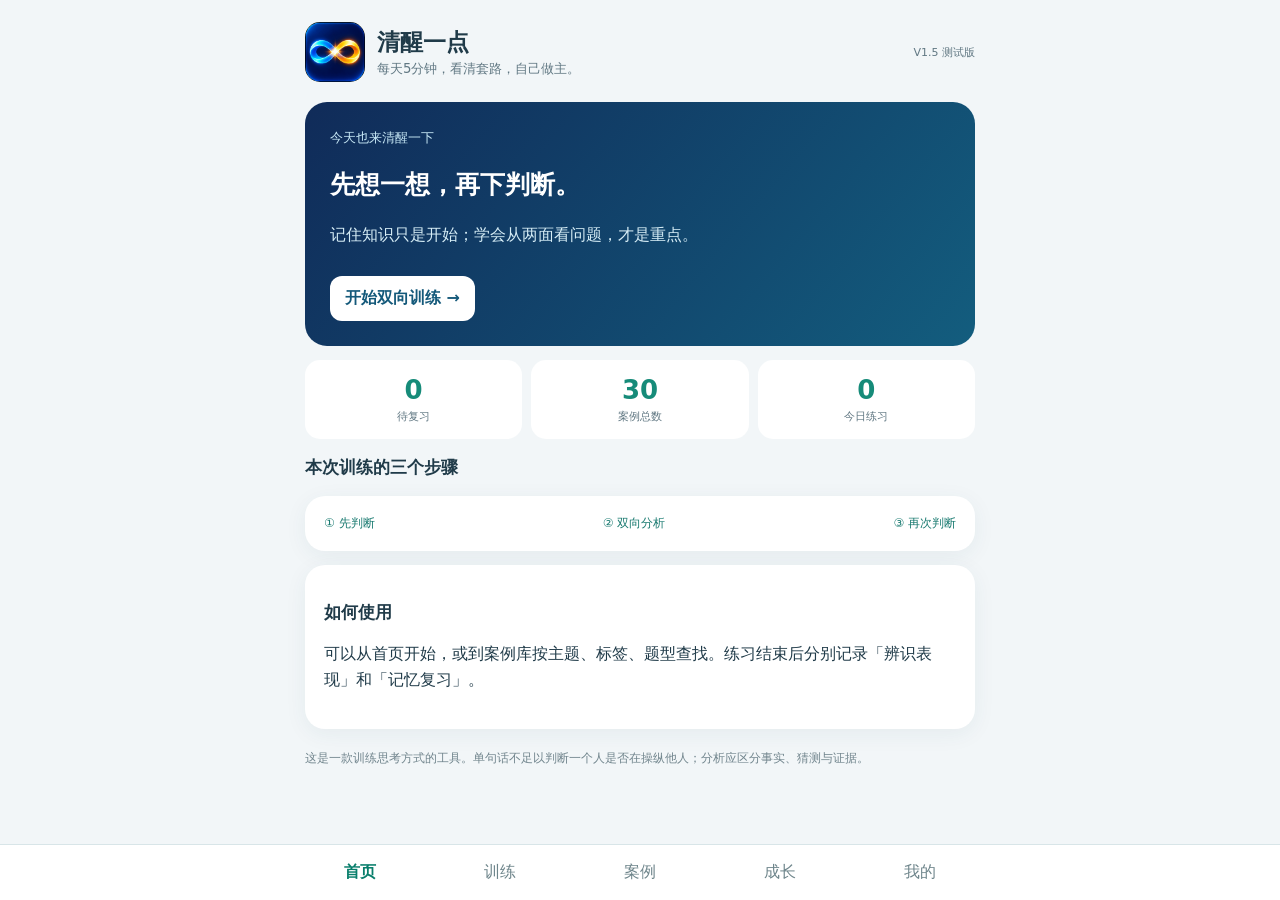
==== commit abc81a3a: "fix: show zero initial due cards before JS initializes" ====
--- a/index.html
+++ b/index.html
@@ -1,6 +1,6 @@
 <!doctype html><html lang="zh-CN"><head><meta charset="utf-8"><meta name="viewport" content="width=device-width,initial-scale=1"><meta name="theme-color" content="#102b59"><meta name="description" content="清醒一点：每天5分钟，看清套路，自己做主"><link rel="manifest" href="manifest.webmanifest"><link rel="icon" href="icon-192.png"><link rel="apple-touch-icon" href="icon-192.png"><title>清醒一点 V1.5</title><link rel="stylesheet" href="style.css"></head><body>
 <main class="app"><header><div class="brand"><img src="icon-192.png" alt="蓝金双色无限符号"><div><h1>清醒一点</h1><small>每天5分钟，看清套路，自己做主。</small></div></div><span class="version">V1.5 测试版</span></header>
-<section id="home"><div class="hero"><small>今天也来清醒一下</small><h2>先想一想，再下判断。</h2><p>记住知识只是开始；学会从两面看问题，才是重点。</p><button class="primary" data-nav="practice">开始双向训练 →</button></div><div class="stats"><div><b id="h-due">30</b><small>待复习</small></div><div><b id="h-total">30</b><small>案例总数</small></div><div><b id="h-today">0</b><small>今日练习</small></div></div><h3>本次训练的三个步骤</h3><div class="panel steps"><span>① 先判断</span><span>② 双向分析</span><span>③ 再次判断</span></div><div class="panel"><h3>如何使用</h3><p>可以从首页开始，或到案例库按主题、标签、题型查找。练习结束后分别记录「辨识表现」和「记忆复习」。</p></div></section>
+<section id="home"><div class="hero"><small>今天也来清醒一下</small><h2>先想一想，再下判断。</h2><p>记住知识只是开始；学会从两面看问题，才是重点。</p><button class="primary" data-nav="practice">开始双向训练 →</button></div><div class="stats"><div><b id="h-due">0</b><small>待复习</small></div><div><b id="h-total">30</b><small>案例总数</small></div><div><b id="h-today">0</b><small>今日练习</small></div></div><h3>本次训练的三个步骤</h3><div class="panel steps"><span>① 先判断</span><span>② 双向分析</span><span>③ 再次判断</span></div><div class="panel"><h3>如何使用</h3><p>可以从首页开始，或到案例库按主题、标签、题型查找。练习结束后分别记录「辨识表现」和「记忆复习」。</p></div></section>
 <section id="practice" hidden><div class="row"><h2>双向辨识训练</h2><button class="ghost" id="next">换一题 ↻</button></div><div class="panel"><div class="row"><small id="p-meta"></small><small id="p-count"></small></div><h2 id="p-title"></h2><p id="p-prompt"></p><div id="p-verification" class="source-status" aria-label="来源及核验状态"></div><small id="p-source" class="muted"></small><div id="p-type" class="pill"></div><div class="analysis other"><strong>① 辨识点 · 先自己观察</strong><p id="p-question"></p></div><div id="p-options"></div><label for="p-reason">你发现了什么？（选填）</label><textarea id="p-reason" rows="2" placeholder="先写下你的辨识，不用急着下结论"></textarea><button id="analyze" class="primary" disabled>查看辨识点、催眠点、催醒点</button></div><div id="analysis" class="panel" hidden><h3>三点辨识 · 一种参考拆解</h3><details open class="analysis calm"><summary>① 辨识点 · 一种参考拆解</summary><div id="p-answer" hidden></div></details><h3>② 催眠点 · 可能的影响机制</h3><details class="analysis good"><summary>② 催眠点 · 可能的影响机制</summary><p id="p-risk"></p></details><details class="analysis other"><summary>另一种解释／证据边界</summary><p id="p-counter"></p></details><details class="analysis calm"><summary>③ 催醒点 · 怎样恢复自主判断</summary><p id="p-wake"></p></details><label for="p-after">复盘：现在你如何看待这个案例？</label><div class="choices" id="p-after-choices"><button data-after="值得警惕">值得警惕</button><button data-after="信息不足">信息不足</button><button data-after="暂未发现问题">暂未发现问题</button><button data-after="不同意参考拆解">不同意参考拆解</button></div><label for="p-after-reason">你是否改变了想法？为什么？（选填）</label><textarea id="p-after-reason" rows="2" placeholder="新的证据或另一种解释是什么？"></textarea><label for="p-disagree">你同意这个参考拆解吗？哪里和你想的不同？（选填）</label><textarea id="p-disagree" rows="3" placeholder="可以不同意，请写下你的依据、疑问或其他解释"></textarea><button id="finish" class="primary" disabled>保存三点辨识复盘</button></div><div id="memory" class="panel" hidden><h3>记忆复习（FSRS）</h3><p>回想这张卡片的检测点和应对方法。你记得有多牢？</p><div class="grades"><button data-grade="1">重来</button><button data-grade="2">困难</button><button data-grade="3">记住了</button><button data-grade="4">很简单</button></div><small id="p-fsrs"></small></div><div id="p-empty" class="panel" hidden>没有符合当前筛选条件的案例，请到案例库调整筛选。</div></section>
 <section id="cases" hidden><h2>生活案例库</h2><div class="panel"><label for="search">搜索标题、场景或标签</label><input id="search" type="search" placeholder="例如：爱情、恐惧、证据"><div class="filters"><label>领域<select id="category"><option value="">全部领域</option></select></label><label>影响机制<select id="tag"><option value="">全部标签</option></select></label><label>题型<select id="type"><option value="">全部题型</option><option value="choice">情境判断（非选择题）</option><option value="scenario">情境题</option><option value="breakdown">话术拆解</option></select></label><label>核验状态<select id="verification"><option value="">全部状态</option><option value="verified">已核验</option><option value="pending">待核验</option><option value="manual">待人工复核</option></select></label><label>难度<select id="difficulty"><option value="">全部难度</option><option value="初级">初级</option><option value="中级">中级</option><option value="高级">高级</option></select></label></div><p class="muted" id="case-count"></p></div><div id="case-list"></div></section>
 <section id="growth" hidden><h2>我的成长</h2><div class="stats"><div><b id="g-memory">0</b><small>记忆复习次数</small></div><div><b id="g-discern">0</b><small>辨识训练次数</small></div><div><b id="g-change">0</b><small>判断变化次数</small></div></div><div class="panel"><h3>两个指标分开看</h3><p id="memory-metric"></p><p id="discern-metric"></p><small>辨识指标仅反映训练中的作答和反思，不代表真实生活判断能力或意识水平。</small></div><div class="panel"><h3>学习记录</h3><div id="log-list"></div></div></section>
--- a/style.css
+++ b/style.css
@@ -1 +1,4 @@
-:root{font-family:system-ui,-apple-system,"Segoe UI",sans-serif;color:#203b49;background:#f2f6f8}*{box-sizing:border-box}body{margin:0}button,input,select,textarea{font:inherit}button{cursor:pointer}button:disabled{opacity:.4;cursor:not-allowed}.app{max-width:700px;margin:auto;padding:16px 15px 105px}header{display:flex;align-items:center;justify-content:space-between;gap:10px;margin:6px 0 20px}.brand{display:flex;gap:12px;align-items:center}.brand img{width:60px;height:60px;border-radius:15px}.brand h1{font-size:23px;margin:0}.brand small,.muted,small{color:#617883}.version{font-size:11px;color:#617883;white-space:nowrap}h2{font-size:21px}h3{font-size:17px}p{line-height:1.65}.hero{border-radius:22px;background:linear-gradient(130deg,#102b59,#135d7e);color:white;padding:25px}.hero small{color:#c6e7f5}.hero h2{font-size:25px}.hero p{color:#d6edf6}.primary,.secondary,.ghost{border:0;border-radius:12px;padding:12px 15px;font-weight:700}.primary{background:#168b79;color:white;margin-top:12px}.hero .primary{background:white;color:#14597a}.secondary{background:#e5f2f0;color:#167466}.ghost{background:transparent;color:#167466}.panel{background:white;border-radius:20px;padding:19px;margin:14px 0;box-shadow:0 5px 22px #234a6010}.stats{display:grid;grid-template-columns:repeat(3,1fr);gap:9px;margin:14px 0}.stats>div{background:white;border-radius:15px;text-align:center;padding:15px 6px}.stats b{display:block;color:#168b79;font-size:26px}.stats small{font-size:11px}.steps{display:flex;justify-content:space-between;gap:8px;font-size:12px;color:#197a70;flex-wrap:wrap}.row{display:flex;align-items:center;justify-content:space-between;gap:8px}.pill{display:inline-block;background:#e4f0f7;border-radius:20px;padding:6px 12px;font-size:12px;color:#28617c;margin:8px 0}label{display:block;font-size:13px;font-weight:650;margin:12px 0 5px}input,select,textarea{width:100%;border:1px solid #c7d8dd;border-radius:11px;padding:11px;background:white;color:#203b49}textarea{resize:vertical}.choices{display:grid;gap:9px;margin:14px 0}.choices button{border:1px solid #c8dce2;background:#f8fbfc;border-radius:12px;padding:13px;text-align:left;color:#23495a}.choices button.selected{border:2px solid #168b79;background:#e7f6f0}.analysis{padding:13px;border-radius:12px;margin:12px 0}.analysis p{margin-bottom:0}.analysis.good{background:#fff1e9}.analysis.other{background:#edf3ff}.analysis.calm{background:#e7f6f0}.grades{display:grid;grid-template-columns:repeat(4,1fr);gap:7px}.grades button{border:0;border-radius:11px;padding:12px 2px;background:#1c7794;color:white;font-size:12px;font-weight:700}.grades button:nth-child(1){background:#bc5768}.grades button:nth-child(2){background:#b98428}.grades button:nth-child(4){background:#16866f}.filters{display:grid;grid-template-columns:repeat(3,1fr);gap:8px}.filters label{font-size:11px}.case{display:block;width:100%;text-align:left;border:1px solid #e1eaee;background:white;padding:15px;border-radius:14px;margin:9px 0;color:#244c59}.case b{display:block}.case small{display:block;margin-top:5px}.button-row{display:flex;gap:8px;flex-wrap:wrap}.button-row button{font-size:12px}.mini{border:1px solid #d8e5e8;border-radius:12px;padding:12px;margin:9px 0}.mini button{margin:5px 6px 0 0}.mini p{font-size:13px;overflow-wrap:anywhere}footer{font-size:12px;color:#71858d;line-height:1.6;margin:20px 0}nav{position:fixed;bottom:0;left:0;right:0;display:flex;justify-content:center;background:#fffffff2;border-top:1px solid #d8e5e8;z-index:5}nav button{width:min(20%,140px);border:0;background:none;padding:17px 3px;color:#6e858b}nav button.active{color:#087e6b;font-weight:800}[hidden]{display:none!important}button:focus-visible,input:focus-visible,textarea:focus-visible,select:focus-visible{outline:3px solid #f4b846;outline-offset:2px}@media(max-width:410px){.app{padding:12px 11px 90px}.filters{grid-template-columns:1fr 1fr}.brand img{width:48px;height:48px}.brand h1{font-size:20px}.version{font-size:10px}}+:root{font-family:system-ui,-apple-system,"Segoe UI",sans-serif;color:#203b49;background:#f2f6f8}*{box-sizing:border-box}body{margin:0}button,input,select,textarea{font:inherit}button{cursor:pointer}button:disabled{opacity:.4;cursor:not-allowed}.app{max-width:700px;margin:auto;padding:16px 15px 105px}header{display:flex;align-items:center;justify-content:space-between;gap:10px;margin:6px 0 20px}.brand{display:flex;gap:12px;align-items:center}.brand img{width:60px;height:60px;border-radius:15px}.brand h1{font-size:23px;margin:0}.brand small,.muted,small{color:#617883}.version{font-size:11px;color:#617883;white-space:nowrap}h2{font-size:21px}h3{font-size:17px}p{line-height:1.65}.hero{border-radius:22px;background:linear-gradient(130deg,#102b59,#135d7e);color:white;padding:25px}.hero small{color:#c6e7f5}.hero h2{font-size:25px}.hero p{color:#d6edf6}.primary,.secondary,.ghost{border:0;border-radius:12px;padding:12px 15px;font-weight:700}.primary{background:#168b79;color:white;margin-top:12px}.hero .primary{background:white;color:#14597a}.secondary{background:#e5f2f0;color:#167466}.ghost{background:transparent;color:#167466}.panel{background:white;border-radius:20px;padding:19px;margin:14px 0;box-shadow:0 5px 22px #234a6010}.stats{display:grid;grid-template-columns:repeat(3,1fr);gap:9px;margin:14px 0}.stats>div{background:white;border-radius:15px;text-align:center;padding:15px 6px}.stats b{display:block;color:#168b79;font-size:26px}.stats small{font-size:11px}.steps{display:flex;justify-content:space-between;gap:8px;font-size:12px;color:#197a70;flex-wrap:wrap}.row{display:flex;align-items:center;justify-content:space-between;gap:8px}.pill{display:inline-block;background:#e4f0f7;border-radius:20px;padding:6px 12px;font-size:12px;color:#28617c;margin:8px 0}label{display:block;font-size:13px;font-weight:650;margin:12px 0 5px}input,select,textarea{width:100%;border:1px solid #c7d8dd;border-radius:11px;padding:11px;background:white;color:#203b49}textarea{resize:vertical}.choices{display:grid;gap:9px;margin:14px 0}.choices button{border:1px solid #c8dce2;background:#f8fbfc;border-radius:12px;padding:13px;text-align:left;color:#23495a}.choices button.selected{border:2px solid #168b79;background:#e7f6f0}.analysis{padding:13px;border-radius:12px;margin:12px 0}.analysis p{margin-bottom:0}.analysis.good{background:#fff1e9}.analysis.other{background:#edf3ff}.analysis.calm{background:#e7f6f0}.grades{display:grid;grid-template-columns:repeat(4,1fr);gap:7px}.grades button{border:0;border-radius:11px;padding:12px 2px;background:#1c7794;color:white;font-size:12px;font-weight:700}.grades button:nth-child(1){background:#bc5768}.grades button:nth-child(2){background:#b98428}.grades button:nth-child(4){background:#16866f}.filters{display:grid;grid-template-columns:repeat(3,1fr);gap:8px}.filters label{font-size:11px}.case{display:block;width:100%;text-align:left;border:1px solid #e1eaee;background:white;padding:15px;border-radius:14px;margin:9px 0;color:#244c59}.case b{display:block}.case small{display:block;margin-top:5px}.button-row{display:flex;gap:8px;flex-wrap:wrap}.button-row button{font-size:12px}.mini{border:1px solid #d8e5e8;border-radius:12px;padding:12px;margin:9px 0}.mini button{margin:5px 6px 0 0}.mini p{font-size:13px;overflow-wrap:anywhere}footer{font-size:12px;color:#71858d;line-height:1.6;margin:20px 0}nav{position:fixed;bottom:0;left:0;right:0;display:flex;justify-content:center;background:#fffffff2;border-top:1px solid #d8e5e8;z-index:5}nav button{width:min(20%,140px);border:0;background:none;padding:17px 3px;color:#6e858b}nav button.active{color:#087e6b;font-weight:800}[hidden]{display:none!important}button:focus-visible,input:focus-visible,textarea:focus-visible,select:focus-visible{outline:3px solid #f4b846;outline-offset:2px}@media(max-width:410px){.app{padding:12px 11px 90px}.filters{grid-template-columns:1fr 1fr}.brand img{width:48px;height:48px}.brand h1{font-size:20px}.version{font-size:10px}}
+/* V1.5 mobile readability and source status */
+.source-status{display:inline-block;margin:10px 0 5px;padding:7px 11px;border:1px solid #b6d4db;border-radius:10px;background:#f1f8fa;color:#215368;font-size:12px;font-weight:700}
+details.analysis{overflow-wrap:anywhere}details.analysis summary{cursor:pointer;font-weight:700;line-height:1.5;min-height:30px}details.analysis[open] summary{margin-bottom:9px}details.analysis p{white-space:pre-wrap;line-height:1.7}#p-prompt,#p-source,.case{overflow-wrap:anywhere;line-height:1.65}#log-list p{border-bottom:1px solid #e3ecee;padding:12px 0;line-height:1.75}.filters{grid-template-columns:repeat(2,minmax(0,1fr))}@media(max-width:430px){.filters{grid-template-columns:repeat(2,minmax(0,1fr))}.panel{padding:14px}.analysis{padding:11px}#p-title{font-size:20px}}
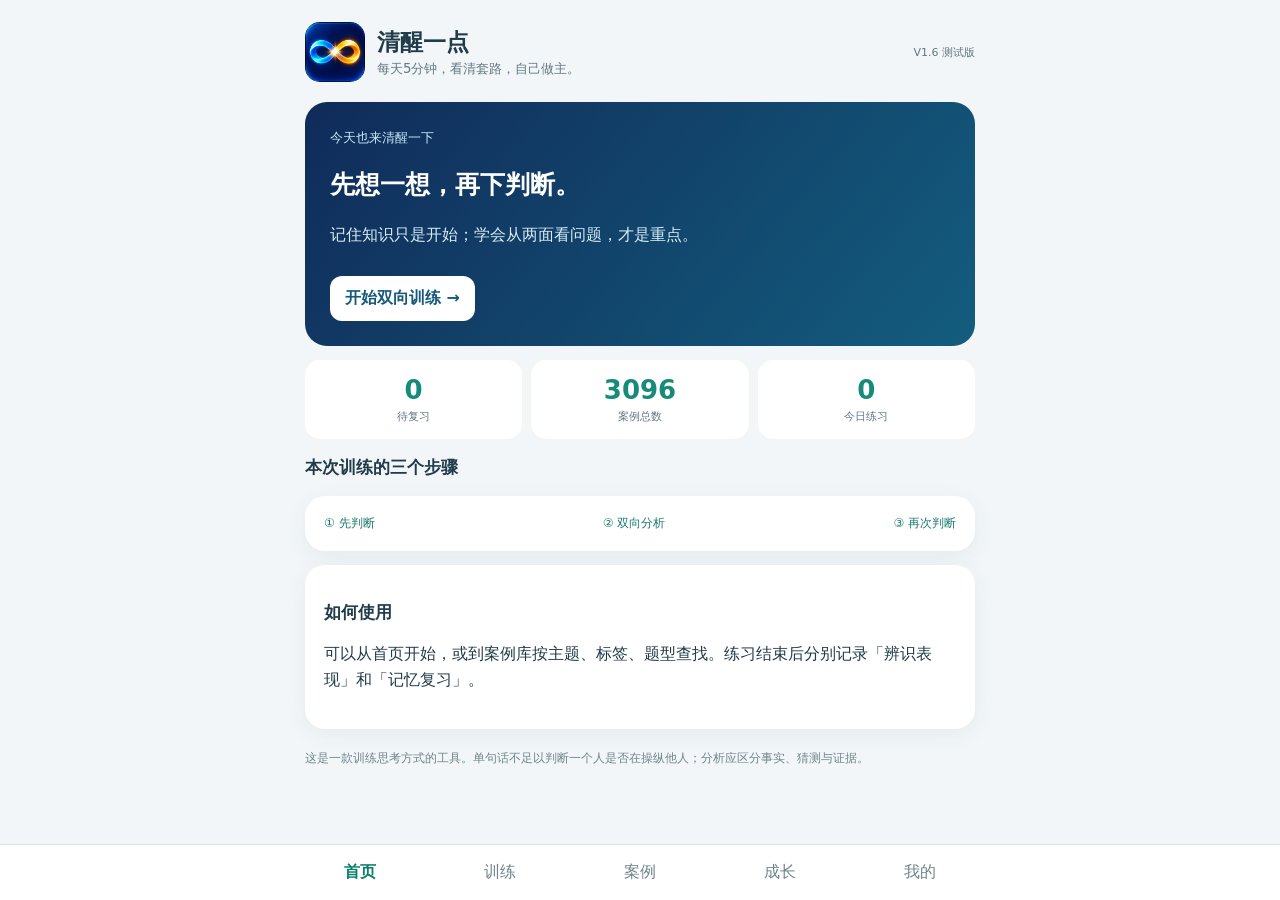
==== commit 80681803: "release: bump UI to V1.6 and add local data reset and about section" ====
--- a/index.html
+++ b/index.html
@@ -1,9 +1,9 @@
-<!doctype html><html lang="zh-CN"><head><meta charset="utf-8"><meta name="viewport" content="width=device-width,initial-scale=1"><meta name="theme-color" content="#102b59"><meta name="description" content="清醒一点：每天5分钟，看清套路，自己做主"><link rel="manifest" href="manifest.webmanifest"><link rel="icon" href="icon-192.png"><link rel="apple-touch-icon" href="icon-192.png"><title>清醒一点 V1.5</title><link rel="stylesheet" href="style.css"></head><body>
-<main class="app"><header><div class="brand"><img src="icon-192.png" alt="蓝金双色无限符号"><div><h1>清醒一点</h1><small>每天5分钟，看清套路，自己做主。</small></div></div><span class="version">V1.5 测试版</span></header>
+<!doctype html><html lang="zh-CN"><head><meta charset="utf-8"><meta name="viewport" content="width=device-width,initial-scale=1"><meta name="theme-color" content="#102b59"><meta name="description" content="清醒一点：每天5分钟，看清套路，自己做主"><link rel="manifest" href="manifest.webmanifest"><link rel="icon" href="icon-192.png"><link rel="apple-touch-icon" href="icon-192.png"><title>清醒一点 V1.6</title><link rel="stylesheet" href="style.css"></head><body>
+<main class="app"><header><div class="brand"><img src="icon-192.png" alt="蓝金双色无限符号"><div><h1>清醒一点</h1><small>每天5分钟，看清套路，自己做主。</small></div></div><span class="version">V1.6 测试版</span></header>
 <section id="home"><div class="hero"><small>今天也来清醒一下</small><h2>先想一想，再下判断。</h2><p>记住知识只是开始；学会从两面看问题，才是重点。</p><button class="primary" data-nav="practice">开始双向训练 →</button></div><div class="stats"><div><b id="h-due">0</b><small>待复习</small></div><div><b id="h-total">30</b><small>案例总数</small></div><div><b id="h-today">0</b><small>今日练习</small></div></div><h3>本次训练的三个步骤</h3><div class="panel steps"><span>① 先判断</span><span>② 双向分析</span><span>③ 再次判断</span></div><div class="panel"><h3>如何使用</h3><p>可以从首页开始，或到案例库按主题、标签、题型查找。练习结束后分别记录「辨识表现」和「记忆复习」。</p></div></section>
 <section id="practice" hidden><div class="row"><h2>双向辨识训练</h2><button class="ghost" id="next">换一题 ↻</button></div><div class="panel"><div class="row"><small id="p-meta"></small><small id="p-count"></small></div><h2 id="p-title"></h2><p id="p-prompt"></p><div id="p-verification" class="source-status" aria-label="来源及核验状态"></div><small id="p-source" class="muted"></small><div id="p-type" class="pill"></div><div class="analysis other"><strong>① 辨识点 · 先自己观察</strong><p id="p-question"></p></div><div id="p-options"></div><label for="p-reason">你发现了什么？（选填）</label><textarea id="p-reason" rows="2" placeholder="先写下你的辨识，不用急着下结论"></textarea><button id="analyze" class="primary" disabled>查看辨识点、催眠点、催醒点</button></div><div id="analysis" class="panel" hidden><h3>三点辨识 · 一种参考拆解</h3><details open class="analysis calm"><summary>① 辨识点 · 一种参考拆解</summary><div id="p-answer" hidden></div></details><h3>② 催眠点 · 可能的影响机制</h3><details class="analysis good"><summary>② 催眠点 · 可能的影响机制</summary><p id="p-risk"></p></details><details class="analysis other"><summary>另一种解释／证据边界</summary><p id="p-counter"></p></details><details class="analysis calm"><summary>③ 催醒点 · 怎样恢复自主判断</summary><p id="p-wake"></p></details><label for="p-after">复盘：现在你如何看待这个案例？</label><div class="choices" id="p-after-choices"><button data-after="值得警惕">值得警惕</button><button data-after="信息不足">信息不足</button><button data-after="暂未发现问题">暂未发现问题</button><button data-after="不同意参考拆解">不同意参考拆解</button></div><label for="p-after-reason">你是否改变了想法？为什么？（选填）</label><textarea id="p-after-reason" rows="2" placeholder="新的证据或另一种解释是什么？"></textarea><label for="p-disagree">你同意这个参考拆解吗？哪里和你想的不同？（选填）</label><textarea id="p-disagree" rows="3" placeholder="可以不同意，请写下你的依据、疑问或其他解释"></textarea><button id="finish" class="primary" disabled>保存三点辨识复盘</button></div><div id="memory" class="panel" hidden><h3>记忆复习（FSRS）</h3><p>回想这张卡片的检测点和应对方法。你记得有多牢？</p><div class="grades"><button data-grade="1">重来</button><button data-grade="2">困难</button><button data-grade="3">记住了</button><button data-grade="4">很简单</button></div><small id="p-fsrs"></small></div><div id="p-empty" class="panel" hidden>没有符合当前筛选条件的案例，请到案例库调整筛选。</div></section>
 <section id="cases" hidden><h2>生活案例库</h2><div class="panel"><label for="search">搜索标题、场景或标签</label><input id="search" type="search" placeholder="例如：爱情、恐惧、证据"><div class="filters"><label>领域<select id="category"><option value="">全部领域</option></select></label><label>影响机制<select id="tag"><option value="">全部标签</option></select></label><label>题型<select id="type"><option value="">全部题型</option><option value="choice">情境判断（非选择题）</option><option value="scenario">情境题</option><option value="breakdown">话术拆解</option></select></label><label>核验状态<select id="verification"><option value="">全部状态</option><option value="verified">已核验</option><option value="pending">待核验</option><option value="manual">待人工复核</option></select></label><label>难度<select id="difficulty"><option value="">全部难度</option><option value="初级">初级</option><option value="中级">中级</option><option value="高级">高级</option></select></label></div><p class="muted" id="case-count"></p></div><div id="case-list"></div></section>
 <section id="growth" hidden><h2>我的成长</h2><div class="stats"><div><b id="g-memory">0</b><small>记忆复习次数</small></div><div><b id="g-discern">0</b><small>辨识训练次数</small></div><div><b id="g-change">0</b><small>判断变化次数</small></div></div><div class="panel"><h3>两个指标分开看</h3><p id="memory-metric"></p><p id="discern-metric"></p><small>辨识指标仅反映训练中的作答和反思，不代表真实生活判断能力或意识水平。</small></div><div class="panel"><h3>学习记录</h3><div id="log-list"></div></div></section>
-<section id="mine" hidden><h2>我的案例与数据</h2><div class="panel"><h3>添加个人案例</h3><p class="muted">仅保存在本设备。请避免录入他人姓名、电话、地址或其他敏感信息。</p><label for="custom-title">案例标题</label><input id="custom-title" maxlength="80" placeholder="例如：同事让我马上答应帮忙"><label for="custom-prompt">发生了什么？</label><textarea id="custom-prompt" maxlength="1000" rows="3" placeholder="尽量记录事实，而不是先给人下结论"></textarea><label for="custom-check">哪里值得检查？</label><textarea id="custom-check" maxlength="500" rows="2"></textarea><label for="custom-counter">另一种可能解释</label><textarea id="custom-counter" maxlength="500" rows="2"></textarea><label for="custom-wake">怎样保持自主判断？</label><textarea id="custom-wake" maxlength="500" rows="2"></textarea><button class="primary" id="add-custom">保存个人案例</button><p class="muted" id="custom-status"></p></div><div class="panel"><h3>我的自建案例</h3><div id="custom-list"></div></div><div class="panel"><h3>数据备份与恢复</h3><p>本版本没有服务器账号，也没有自动跨设备同步。可以在设备 A 导出 JSON，再在设备 B 导入，实现手动迁移。</p><div class="button-row"><button class="secondary" id="export">导出完整备份</button><button class="secondary" id="export-md">导出 Markdown</button><button class="secondary" id="import">导入备份</button><input type="file" id="import-file" accept=".json,application/json" hidden><button class="secondary" id="anki">导出 Anki CSV</button></div><p class="muted">导入前会检查格式；导入将覆盖当前本地数据。</p></div><div class="panel"><h3>共享案例库</h3><p><b>未上线：</b>尚无账号系统、审核后台、公开投稿接口和版本协作服务。</p><p>可以导出单个自建案例的 JSON 草稿交给审核人员；不会自动公开任何私人案例。</p></div></section>
+<section id="mine" hidden><h2>我的案例与数据</h2><div class="panel"><h3>添加个人案例</h3><p class="muted">仅保存在本设备。请避免录入他人姓名、电话、地址或其他敏感信息。</p><label for="custom-title">案例标题</label><input id="custom-title" maxlength="80" placeholder="例如：同事让我马上答应帮忙"><label for="custom-prompt">发生了什么？</label><textarea id="custom-prompt" maxlength="1000" rows="3" placeholder="尽量记录事实，而不是先给人下结论"></textarea><label for="custom-check">哪里值得检查？</label><textarea id="custom-check" maxlength="500" rows="2"></textarea><label for="custom-counter">另一种可能解释</label><textarea id="custom-counter" maxlength="500" rows="2"></textarea><label for="custom-wake">怎样保持自主判断？</label><textarea id="custom-wake" maxlength="500" rows="2"></textarea><button class="primary" id="add-custom">保存个人案例</button><p class="muted" id="custom-status"></p></div><div class="panel"><h3>我的自建案例</h3><div id="custom-list"></div></div><div class="panel"><h3>数据备份与恢复</h3><p>本版本没有服务器账号，也没有自动跨设备同步。可以在设备 A 导出 JSON，再在设备 B 导入，实现手动迁移。</p><div class="button-row"><button class="secondary" id="export">导出完整备份</button><button class="secondary" id="export-md">导出 Markdown</button><button class="secondary" id="import">导入备份</button><input type="file" id="import-file" accept=".json,application/json" hidden><button class="secondary" id="anki">导出 Anki CSV</button></div><p class="muted">导入前会检查格式；导入将覆盖当前本地数据。</p></div><div class="panel"><h3>清空本机数据</h3><p class="muted">仅清空本设备的学习记录、复习进度和自建案例，不会删除公开案例库。操作不可撤销，请先备份。</p><button class="secondary" id="clear-all" type="button">清空全部数据</button></div><div class="panel"><h3>关于清醒一点 · V1.6</h3><p>三点辨识训练与本地学习记录。无需登录，不收费，学习数据仅保存在当前设备。</p></div><div class="panel"><h3>共享案例库</h3><p><b>未上线：</b>尚无账号系统、审核后台、公开投稿接口和版本协作服务。</p><p>可以导出单个自建案例的 JSON 草稿交给审核人员；不会自动公开任何私人案例。</p></div></section>
 <footer>这是一款训练思考方式的工具。单句话不足以判断一个人是否在操纵他人；分析应区分事实、猜测与证据。</footer></main><nav><button data-nav="home" class="active">首页</button><button data-nav="practice">训练</button><button data-nav="cases">案例</button><button data-nav="growth">成长</button><button data-nav="mine">我的</button></nav>
 <script id="seed" type="application/json">[{"id":"core-01","category":"职场","title":"权威幻","prompt":"部门经理说：“我干了二十年，这个方案不用讨论，照做就行。”","check":"观察是否以资历代替论证；经验有参考价值，但仍需核对方案。","risk":"资历权威可能让团队不敢提反例。","wake":"请对方说明目标、数据和失败预案；尊重经验但保留提问权。","tags":["权威与控制","权威幻"],"type":"choice","source":"原创模拟生活场景；概念参考 Awakenology，机制对照 APA/Stanford","revision":3,"references":[{"title":"Awakenology 中文目录","url":"https://www.awakenology.org/Chinese/"},{"title":"Awakenology 心智控制区检测点","url":"https://awakenology.org/意識強度檢測點1中央區心智控制區/"},{"title":"Stanford Encyclopedia of Philosophy: Ethics of Manipulation","url":"https://plato.stanford.edu/entries/ethics-manipulation/"}]},{"id":"core-02","category":"职场","title":"恐惧控制","prompt":"同事说：“你不帮我顶今晚的班，明天出事你就等着被领导骂吧。”","check":"核对实际排班责任与所谓后果是否真实。","risk":"威胁与恐惧可能促使人在没核实前答应。","wake":"查看排班制度，必要时向负责人确认，别仅凭恐吓决定。","tags":["权威与控制","恐惧控制"],"type":"scenario","source":"原创模拟生活场景；概念参考 Awakenology，机制对照 APA/Stanford","revision":3,"references":[{"title":"Awakenology 中文目录","url":"https://www.awakenology.org/Chinese/"},{"title":"Awakenology 心智控制区检测点","url":"https://awakenology.org/意識強度檢測點1中央區心智控制區/"},{"title":"Stanford Encyclopedia of Philosophy: Ethics of Manipulation","url":"https://plato.stanford.edu/entries/ethics-manipulation/"}]},{"id":"core-03","category":"家庭","title":"自责陷阱","prompt":"孩子考试没考好，家长说：“都怪你不努力，家里为你付出的全白费了。”","check":"分清学习准备、考试难度、身心状态等因素。","risk":"把复杂结果全归于个人，可能放大羞耻和自责。","wake":"承担能改进的部分，同时分析外部因素与支持需求。","tags":["权威与控制","自责陷阱"],"type":"breakdown","source":"原创模拟生活场景；概念参考 Awakenology，机制对照 APA/Stanford","revision":3,"references":[{"title":"Awakenology 中文目录","url":"https://www.awakenology.org/Chinese/"},{"title":"Awakenology 心智控制区检测点","url":"https://awakenology.org/意識強度檢測點1中央區心智控制區/"},{"title":"Stanford Encyclopedia of Philosophy: Ethics of Manipulation","url":"https://plato.stanford.edu/entries/ethics-manipulation/"}]},{"id":"core-04","category":"网络","title":"绝对化","prompt":"短视频博主说：“所有不买这款产品的人，生活质量一定很差。”","check":"留意“所有”“一定”有没有证据及反例。","risk":"绝对化措辞可能制造不必要的焦虑。","wake":"查适用条件和不同用户评价，不把广告口号当定律。","tags":["认知与判断","绝对化"],"type":"choice","source":"原创模拟生活场景；概念参考 Awakenology，机制对照 APA/Stanford","revision":3,"references":[{"title":"Awakenology 中文目录","url":"https://www.awakenology.org/Chinese/"},{"title":"Awakenology 心智控制区检测点","url":"https://awakenology.org/意識強度檢測點1中央區心智控制區/"},{"title":"Stanford Encyclopedia of Philosophy: Ethics of Manipulation","url":"https://plato.stanford.edu/entries/ethics-manipulation/"}]},{"id":"core-05","category":"日常","title":"真假混淆","prompt":"朋友说：“我昨天梦见你出车祸，说明你今天一定会遇到危险。”","check":"区分梦境体验与可核验的现实风险。","risk":"强烈体验可能被当作客观预测。","wake":"正常注意交通安全，但不要仅凭梦境认定事故将发生。","tags":["认知与判断","真假混淆"],"type":"scenario","source":"原创模拟生活场景；概念参考 Awakenology，机制对照 APA/Stanford","revision":3,"references":[{"title":"Awakenology 中文目录","url":"https://www.awakenology.org/Chinese/"},{"title":"Awakenology 心智控制区检测点","url":"https://awakenology.org/意識強度檢測點1中央區心智控制區/"},{"title":"Stanford Encyclopedia of Philosophy: Ethics of Manipulation","url":"https://plato.stanford.edu/entries/ethics-manipulation/"}]},{"id":"core-06","category":"学习","title":"质疑压制","prompt":"老师说：“你质疑我的理论，是因为你层次还不够。”","check":"看问题是否被正面回答，还是被转化为个人缺陷。","risk":"贬低提问者可能抑制独立质疑。","wake":"要求明确的论据和可反驳条件，允许暂时不同意。","tags":["权威与控制","质疑压制"],"type":"breakdown","source":"原创模拟生活场景；概念参考 Awakenology，机制对照 APA/Stanford","revision":3,"references":[{"title":"Awakenology 中文目录","url":"https://www.awakenology.org/Chinese/"},{"title":"Awakenology 心智控制区检测点","url":"https://awakenology.org/意識強度檢測點1中央區心智控制區/"},{"title":"Stanford Encyclopedia of Philosophy: Ethics of Manipulation","url":"https://plato.stanford.edu/entries/ethics-manipulation/"}]},{"id":"core-07","category":"社交","title":"内部互证","prompt":"群里十个人转发同一条消息，都说“内部消息绝对可靠”。","check":"核查十个人是否引用同一个未证实来源。","risk":"重复传播可能制造多个独立证据的错觉。","wake":"追溯最初出处，寻找独立报道或原始文件。","tags":["认知与判断","内部互证"],"type":"choice","source":"原创模拟生活场景；概念参考 Awakenology，机制对照 APA/Stanford","revision":3,"references":[{"title":"Awakenology 中文目录","url":"https://www.awakenology.org/Chinese/"},{"title":"Awakenology 心智控制区检测点","url":"https://awakenology.org/意識強度檢測點1中央區心智控制區/"},{"title":"Stanford Encyclopedia of Philosophy: Ethics of Manipulation","url":"https://plato.stanford.edu/entries/ethics-manipulation/"}]},{"id":"core-08","category":"培训","title":"身份绑定","prompt":"课程宣传：“升到高级班后，你就该拥有特殊能力；没有就是你没练好。”","check":"核查能力的可观察标准，是否允许课程本身无效。","risk":"身份和等级可能制造达标压力。","wake":"用独立可复现的结果评价，而不是用身份标签评价。","tags":["权威与控制","身份绑定"],"type":"scenario","source":"原创模拟生活场景；概念参考 Awakenology，机制对照 APA/Stanford","revision":3,"references":[{"title":"Awakenology 中文目录","url":"https://www.awakenology.org/Chinese/"},{"title":"Awakenology 心智控制区检测点","url":"https://awakenology.org/意識強度檢測點1中央區心智控制區/"},{"title":"Stanford Encyclopedia of Philosophy: Ethics of Manipulation","url":"https://plato.stanford.edu/entries/ethics-manipulation/"}]},{"id":"core-09","category":"消费","title":"条件偷换","prompt":"商家写：“如果缺乏这种营养素可能疲劳，所以你已经缺乏，马上买。”","check":"检查“可能缺乏”何时被偷换成“已经缺乏”。","risk":"条件推测可能被包装成确定诊断。","wake":"先了解症状及检测依据，必要时咨询专业人士。","tags":["认知与判断","条件偷换"],"type":"breakdown","source":"原创模拟生活场景；概念参考 Awakenology，机制对照 APA/Stanford","revision":3,"references":[{"title":"Awakenology 中文目录","url":"https://www.awakenology.org/Chinese/"},{"title":"Awakenology 心智控制区检测点","url":"https://awakenology.org/意識強度檢測點1中央區心智控制區/"},{"title":"Stanford Encyclopedia of Philosophy: Ethics of Manipulation","url":"https://plato.stanford.edu/entries/ethics-manipulation/"}]},{"id":"core-10","category":"生活","title":"自由意识","prompt":"朋友说：“大家都这样做，你自己选吧。”你却担心拒绝会失去朋友。","check":"观察选择是否受到群体归属压力。","risk":"害怕被排斥可能让自愿变成被动顺从。","wake":"给自己暂停、拒绝和改变主意的空间。","tags":["自由与催醒","自由意识"],"type":"choice","source":"原创模拟生活场景；概念参考 Awakenology，机制对照 APA/Stanford","revision":3,"references":[{"title":"Awakenology 中文目录","url":"https://www.awakenology.org/Chinese/"},{"title":"Awakenology 心智控制区检测点","url":"https://awakenology.org/意識強度檢測點1中央區心智控制區/"},{"title":"Stanford Encyclopedia of Philosophy: Ethics of Manipulation","url":"https://plato.stanford.edu/entries/ethics-manipulation/"}]},{"id":"core-11","category":"消费","title":"欲望幻","prompt":"刷手机看到限量鞋，突然非常想买，十分钟后又觉得没必要。","check":"辨别需求、冲动和广告刺激。","risk":"即时奖励期待可能放大购买欲望。","wake":"延迟购买并比较预算、用途和替代方案。","tags":["欲望与情绪","欲望幻"],"type":"scenario","source":"原创模拟生活场景；概念参考 Awakenology，机制对照 APA/Stanford","revision":3,"references":[{"title":"Awakenology 中文目录","url":"https://www.awakenology.org/Chinese/"},{"title":"Awakenology 心智控制区检测点","url":"https://awakenology.org/意識強度檢測點1中央區心智控制區/"},{"title":"Stanford Encyclopedia of Philosophy: Ethics of Manipulation","url":"https://plato.stanford.edu/entries/ethics-manipulation/"}]},{"id":"core-12","category":"职场","title":"小我防御","prompt":"主管说你报告有错误，你立刻想反驳：“你根本不懂！”","check":"区分报告中的事实错误和被批评时的情绪。","risk":"维护面子可能抢在核实事实之前启动反击。","wake":"先检查错误，再决定如何解释或提出异议。","tags":["欲望与情绪","小我防御"],"type":"breakdown","source":"原创模拟生活场景；概念参考 Awakenology，机制对照 APA/Stanford","revision":3,"references":[{"title":"Awakenology 中文目录","url":"https://www.awakenology.org/Chinese/"},{"title":"Awakenology 心智控制区检测点","url":"https://awakenology.org/意識強度檢測點1中央區心智控制區/"},{"title":"Stanford Encyclopedia of Philosophy: Ethics of Manipulation","url":"https://plato.stanford.edu/entries/ethics-manipulation/"}]},{"id":"core-13","category":"日常","title":"念头认同","prompt":"脑中闪过“今天不上班了”的念头，你马上觉得自己是个懒人。","check":"区分一闪而过的念头与稳定意愿和行动。","risk":"把念头等同自我身份可能增加内耗。","wake":"观察念头的出现和消退，再按实际目标行动。","tags":["欲望与情绪","念头认同"],"type":"choice","source":"原创模拟生活场景；概念参考 Awakenology，机制对照 APA/Stanford","revision":3,"references":[{"title":"Awakenology 中文目录","url":"https://www.awakenology.org/Chinese/"},{"title":"Awakenology 心智控制区检测点","url":"https://awakenology.org/意識強度檢測點1中央區心智控制區/"},{"title":"Stanford Encyclopedia of Philosophy: Ethics of Manipulation","url":"https://plato.stanford.edu/entries/ethics-manipulation/"}]},{"id":"core-14","category":"家庭","title":"情绪劫持","prompt":"争吵时你想立刻拉黑家人、删除所有联系方式。","check":"识别愤怒是否压缩了考虑后果的空间。","risk":"高唤起情绪可能推动不可逆的冲动决定。","wake":"先暂停沟通，等情绪缓和后处理具体争议。","tags":["欲望与情绪","情绪劫持"],"type":"scenario","source":"原创模拟生活场景；概念参考 Awakenology，机制对照 APA/Stanford","revision":3,"references":[{"title":"Awakenology 中文目录","url":"https://www.awakenology.org/Chinese/"},{"title":"Awakenology 心智控制区检测点","url":"https://awakenology.org/意識強度檢測點1中央區心智控制區/"},{"title":"Stanford Encyclopedia of Philosophy: Ethics of Manipulation","url":"https://plato.stanford.edu/entries/ethics-manipulation/"}]},{"id":"core-15","category":"恋爱","title":"嫉妒游戏","prompt":"伴侣和同事聚餐没及时回消息，你立刻认定对方出轨。","check":"区分没回消息这一事实和出轨的推断。","risk":"嫉妒与不安全感可能放大单一线索。","wake":"询问背景，谈好沟通边界，不用猜测代替证据。","tags":["关系与群体","嫉妒游戏"],"type":"breakdown","source":"原创模拟生活场景；概念参考 Awakenology，机制对照 APA/Stanford","revision":3,"references":[{"title":"Awakenology 中文目录","url":"https://www.awakenology.org/Chinese/"},{"title":"Awakenology 心智控制区检测点","url":"https://awakenology.org/意識強度檢測點1中央區心智控制區/"},{"title":"Stanford Encyclopedia of Philosophy: Ethics of Manipulation","url":"https://plato.stanford.edu/entries/ethics-manipulation/"}]},{"id":"core-16","category":"恋爱","title":"爱情绑定","prompt":"恋人说：“如果你爱我，就把手机密码交给我。”","check":"辨别亲密需求与隐私边界是否被混为一谈。","risk":"以爱情为条件可能压缩拒绝权。","wake":"讨论信任与安全感，不把交出隐私当作爱的证明。","tags":["关系与群体","爱情绑定"],"type":"choice","source":"原创模拟生活场景；概念参考 Awakenology，机制对照 APA/Stanford","revision":3,"references":[{"title":"Awakenology 中文目录","url":"https://www.awakenology.org/Chinese/"},{"title":"Awakenology 心智控制区检测点","url":"https://awakenology.org/意識強度檢測點1中央區心智控制區/"},{"title":"Stanford Encyclopedia of Philosophy: Ethics of Manipulation","url":"https://plato.stanford.edu/entries/ethics-manipulation/"}]},{"id":"core-17","category":"社交","title":"群体认同","prompt":"群里所有人都说某个同学不好，你也开始讨厌他，尽管没接触过。","check":"问自己是否拥有独立经历和证据。","risk":"群体一致可能诱发从众判断。","wake":"先接触事实，允许形成不同或暂时未知的判断。","tags":["关系与群体","群体认同"],"type":"scenario","source":"原创模拟生活场景；概念参考 Awakenology，机制对照 APA/Stanford","revision":3,"references":[{"title":"Awakenology 中文目录","url":"https://www.awakenology.org/Chinese/"},{"title":"Awakenology 心智控制区检测点","url":"https://awakenology.org/意識強度檢測點1中央區心智控制區/"},{"title":"Stanford Encyclopedia of Philosophy: Ethics of Manipulation","url":"https://plato.stanford.edu/entries/ethics-manipulation/"}]},{"id":"core-18","category":"网络","title":"重复暗示","prompt":"一条未经证实的消息连续刷到几十次，你开始觉得“肯定是真的”。","check":"区分熟悉感与真实性。","risk":"重复曝光可能提高主观可信感。","wake":"核查原始出处，不用刷到次数当证据。","tags":["认知与判断","重复暗示"],"type":"breakdown","source":"原创模拟生活场景；概念参考 Awakenology，机制对照 APA/Stanford","revision":3,"references":[{"title":"Awakenology 中文目录","url":"https://www.awakenology.org/Chinese/"},{"title":"Awakenology 心智控制区检测点","url":"https://awakenology.org/意識強度檢測點1中央區心智控制區/"},{"title":"Stanford Encyclopedia of Philosophy: Ethics of Manipulation","url":"https://plato.stanford.edu/entries/ethics-manipulation/"}]},{"id":"core-19","category":"职场","title":"奖惩控制","prompt":"老板说：“这周多加班，年底奖金一定给你；不加就别想升职。”","check":"核查承诺是否明确，拒绝的代价是否合理。","risk":"奖惩绑定可能使人忽视劳动条件。","wake":"要求清楚的规则和书面安排，比较其他选择。","tags":["权威与控制","奖惩控制"],"type":"choice","source":"原创模拟生活场景；概念参考 Awakenology，机制对照 APA/Stanford","revision":3,"references":[{"title":"Awakenology 中文目录","url":"https://www.awakenology.org/Chinese/"},{"title":"Awakenology 心智控制区检测点","url":"https://awakenology.org/意識強度檢測點1中央區心智控制區/"},{"title":"Stanford Encyclopedia of Philosophy: Ethics of Manipulation","url":"https://plato.stanford.edu/entries/ethics-manipulation/"}]},{"id":"core-20","category":"购物","title":"稀缺陷阱","prompt":"直播间主播倒计时：“最后三十秒！错过再也买不到！”","check":"核实库存和截止时间是否真实。","risk":"稀缺感和紧迫感可能压缩思考时间。","wake":"先核对价格、退货政策与替代商品。","tags":["权威与控制","稀缺陷阱"],"type":"scenario","source":"原创模拟生活场景；概念参考 Awakenology，机制对照 APA/Stanford","revision":3,"references":[{"title":"Awakenology 中文目录","url":"https://www.awakenology.org/Chinese/"},{"title":"Awakenology 心智控制区检测点","url":"https://awakenology.org/意識強度檢測點1中央區心智控制區/"},{"title":"Stanford Encyclopedia of Philosophy: Ethics of Manipulation","url":"https://plato.stanford.edu/entries/ethics-manipulation/"}]},{"id":"core-21","category":"社交","title":"信息隔离","prompt":"某群管理员说：“别看外面的资料，那些都是来误导你的。”","check":"观察是否禁止接触独立来源。","risk":"信息隔离可能让单一解释垄断判断。","wake":"比较多方信息，保留独立核验的权利。","tags":["关系与群体","信息隔离"],"type":"breakdown","source":"原创模拟生活场景；概念参考 Awakenology，机制对照 APA/Stanford","revision":3,"references":[{"title":"Awakenology 中文目录","url":"https://www.awakenology.org/Chinese/"},{"title":"Awakenology 心智控制区检测点","url":"https://awakenology.org/意識強度檢測點1中央區心智控制區/"},{"title":"Stanford Encyclopedia of Philosophy: Ethics of Manipulation","url":"https://plato.stanford.edu/entries/ethics-manipulation/"}]},{"id":"core-22","category":"日常","title":"神秘解释","prompt":"家里东西突然找不到，朋友说：“一定是某种神秘力量拿走了。”","check":"检查是否先排除了记错位置或他人移动。","risk":"未知可能被快速填入无法验证的解释。","wake":"先搜索常见原因，未知时允许保持未知。","tags":["认知与判断","神秘解释"],"type":"choice","source":"原创模拟生活场景；概念参考 Awakenology，机制对照 APA/Stanford","revision":3,"references":[{"title":"Awakenology 中文目录","url":"https://www.awakenology.org/Chinese/"},{"title":"Awakenology 心智控制区检测点","url":"https://awakenology.org/意識強度檢測點1中央區心智控制區/"},{"title":"Stanford Encyclopedia of Philosophy: Ethics of Manipulation","url":"https://plato.stanford.edu/entries/ethics-manipulation/"}]},{"id":"core-23","category":"学习","title":"体验放大","prompt":"做一次冥想感觉身体发热，就断言“我已掌握能量控制所有疾病的方法”。","check":"区分一次身体感受与广泛功效主张。","risk":"体验真实不代表原因解释或疗效已证实。","wake":"记录体验并寻找可重复、可对照的证据。","tags":["认知与判断","体验放大"],"type":"scenario","source":"原创模拟生活场景；概念参考 Awakenology，机制对照 APA/Stanford","revision":3,"references":[{"title":"Awakenology 中文目录","url":"https://www.awakenology.org/Chinese/"},{"title":"Awakenology 心智控制区检测点","url":"https://awakenology.org/意識強度檢測點1中央區心智控制區/"},{"title":"Stanford Encyclopedia of Philosophy: Ethics of Manipulation","url":"https://plato.stanford.edu/entries/ethics-manipulation/"}]},{"id":"core-24","category":"培训","title":"失败归因","prompt":"课程没效果，讲师说：“一定是你信得不够深，再交费练三个月。”","check":"检查课程是否允许失败归因于方法本身。","risk":"单向归责可能促使持续投入。","wake":"提前设定可测目标、费用上限和退出条件。","tags":["认知与判断","失败归因"],"type":"breakdown","source":"原创模拟生活场景；概念参考 Awakenology，机制对照 APA/Stanford","revision":3,"references":[{"title":"Awakenology 中文目录","url":"https://www.awakenology.org/Chinese/"},{"title":"Awakenology 心智控制区检测点","url":"https://awakenology.org/意識強度檢測點1中央區心智控制區/"},{"title":"Stanford Encyclopedia of Philosophy: Ethics of Manipulation","url":"https://plato.stanford.edu/entries/ethics-manipulation/"}]},{"id":"core-25","category":"团队","title":"目标偷换","prompt":"加入团队时说“鼓励自由讨论”，后来却规定“不同意负责人就是背叛”。","check":"对比最初目标和当前规则是否一致。","risk":"以集体目标之名可能削弱个人判断。","wake":"明确可讨论的边界，保留合理异议与退出权。","tags":["自由与催醒","目标偷换"],"type":"choice","source":"原创模拟生活场景；概念参考 Awakenology，机制对照 APA/Stanford","revision":3,"references":[{"title":"Awakenology 中文目录","url":"https://www.awakenology.org/Chinese/"},{"title":"Awakenology 心智控制区检测点","url":"https://awakenology.org/意識強度檢測點1中央區心智控制區/"},{"title":"Stanford Encyclopedia of Philosophy: Ethics of Manipulation","url":"https://plato.stanford.edu/entries/ethics-manipulation/"}]},{"id":"core-26","category":"日常","title":"自我观察","prompt":"你发现自己很生气，马上责备自己：“真正清醒的人不该生气。”","check":"辨别觉察情绪和强迫消除情绪。","risk":"把正常情绪当失败可能形成二次自责。","wake":"允许情绪存在，观察原因并选择行动。","tags":["自由与催醒","自我观察"],"type":"scenario","source":"原创模拟生活场景；概念参考 Awakenology，机制对照 APA/Stanford","revision":3,"references":[{"title":"Awakenology 中文目录","url":"https://www.awakenology.org/Chinese/"},{"title":"Awakenology 心智控制区检测点","url":"https://awakenology.org/意識強度檢測點1中央區心智控制區/"},{"title":"Stanford Encyclopedia of Philosophy: Ethics of Manipulation","url":"https://plato.stanford.edu/entries/ethics-manipulation/"}]},{"id":"core-27","category":"社交","title":"非黑即白","prompt":"朋友说：“你不同意我，就是站在我的敌人那边。”","check":"看是否排除了部分赞同、中立和不确定。","risk":"二元对立可能迫使人选边站。","wake":"表达具体同意和不同意的部分。","tags":["认知与判断","非黑即白"],"type":"breakdown","source":"原创模拟生活场景；概念参考 Awakenology，机制对照 APA/Stanford","revision":3,"references":[{"title":"Awakenology 中文目录","url":"https://www.awakenology.org/Chinese/"},{"title":"Awakenology 心智控制区检测点","url":"https://awakenology.org/意識強度檢測點1中央區心智控制區/"},{"title":"Stanford Encyclopedia of Philosophy: Ethics of Manipulation","url":"https://plato.stanford.edu/entries/ethics-manipulation/"}]},{"id":"core-28","category":"日常","title":"因果错觉","prompt":"你换了手机壁纸后工作顺利，就认定“这张壁纸带来了好运”。","check":"区分先后顺序和因果机制。","risk":"巧合可能被解释为确定因果。","wake":"比较其他可能因素，不把单次关联当证据。","tags":["认知与判断","因果错觉"],"type":"choice","source":"原创模拟生活场景；概念参考 Awakenology，机制对照 APA/Stanford","revision":3,"references":[{"title":"Awakenology 中文目录","url":"https://www.awakenology.org/Chinese/"},{"title":"Awakenology 心智控制区检测点","url":"https://awakenology.org/意識強度檢測點1中央區心智控制區/"},{"title":"Stanford Encyclopedia of Philosophy: Ethics of Manipulation","url":"https://plato.stanford.edu/entries/ethics-manipulation/"}]},{"id":"core-29","category":"学习","title":"自证循环","prompt":"一个理论说：“成功证明它对；失败说明你被更深的力量阻止，也证明它对。”","check":"寻找是否存在任何可能推翻理论的结果。","risk":"自证循环可能让主张永远不接受检验。","wake":"事先规定可观察的反例与修正标准。","tags":["认知与判断","自证循环"],"type":"scenario","source":"原创模拟生活场景；概念参考 Awakenology，机制对照 APA/Stanford","revision":3,"references":[{"title":"Awakenology 中文目录","url":"https://www.awakenology.org/Chinese/"},{"title":"Awakenology 心智控制区检测点","url":"https://awakenology.org/意識強度檢測點1中央區心智控制區/"},{"title":"Stanford Encyclopedia of Philosophy: Ethics of Manipulation","url":"https://plato.stanford.edu/entries/ethics-manipulation/"}]},{"id":"core-30","category":"生活","title":"意识自主","prompt":"家人说：“你自己决定要不要搬家，不过不搬我们就不再支持你。”","check":"判断拒绝是否会遭受不成比例的惩罚。","risk":"选择表面自由，实际可能受到关系与资源压力。","wake":"列出代价、替代方案和自己的真实优先级。","tags":["自由与催醒","意识自主"],"type":"breakdown","source":"原创模拟生活场景；概念参考 Awakenology，机制对照 APA/Stanford","revision":3,"references":[{"title":"Awakenology 中文目录","url":"https://www.awakenology.org/Chinese/"},{"title":"Awakenology 心智控制区检测点","url":"https://awakenology.org/意識強度檢測點1中央區心智控制區/"},{"title":"Stanford Encyclopedia of Philosophy: Ethics of Manipulation","url":"https://plato.stanford.edu/entries/ethics-manipulation/"}]}]</script><script src="fsrs.js"></script><script src="app.js"></script></body></html>
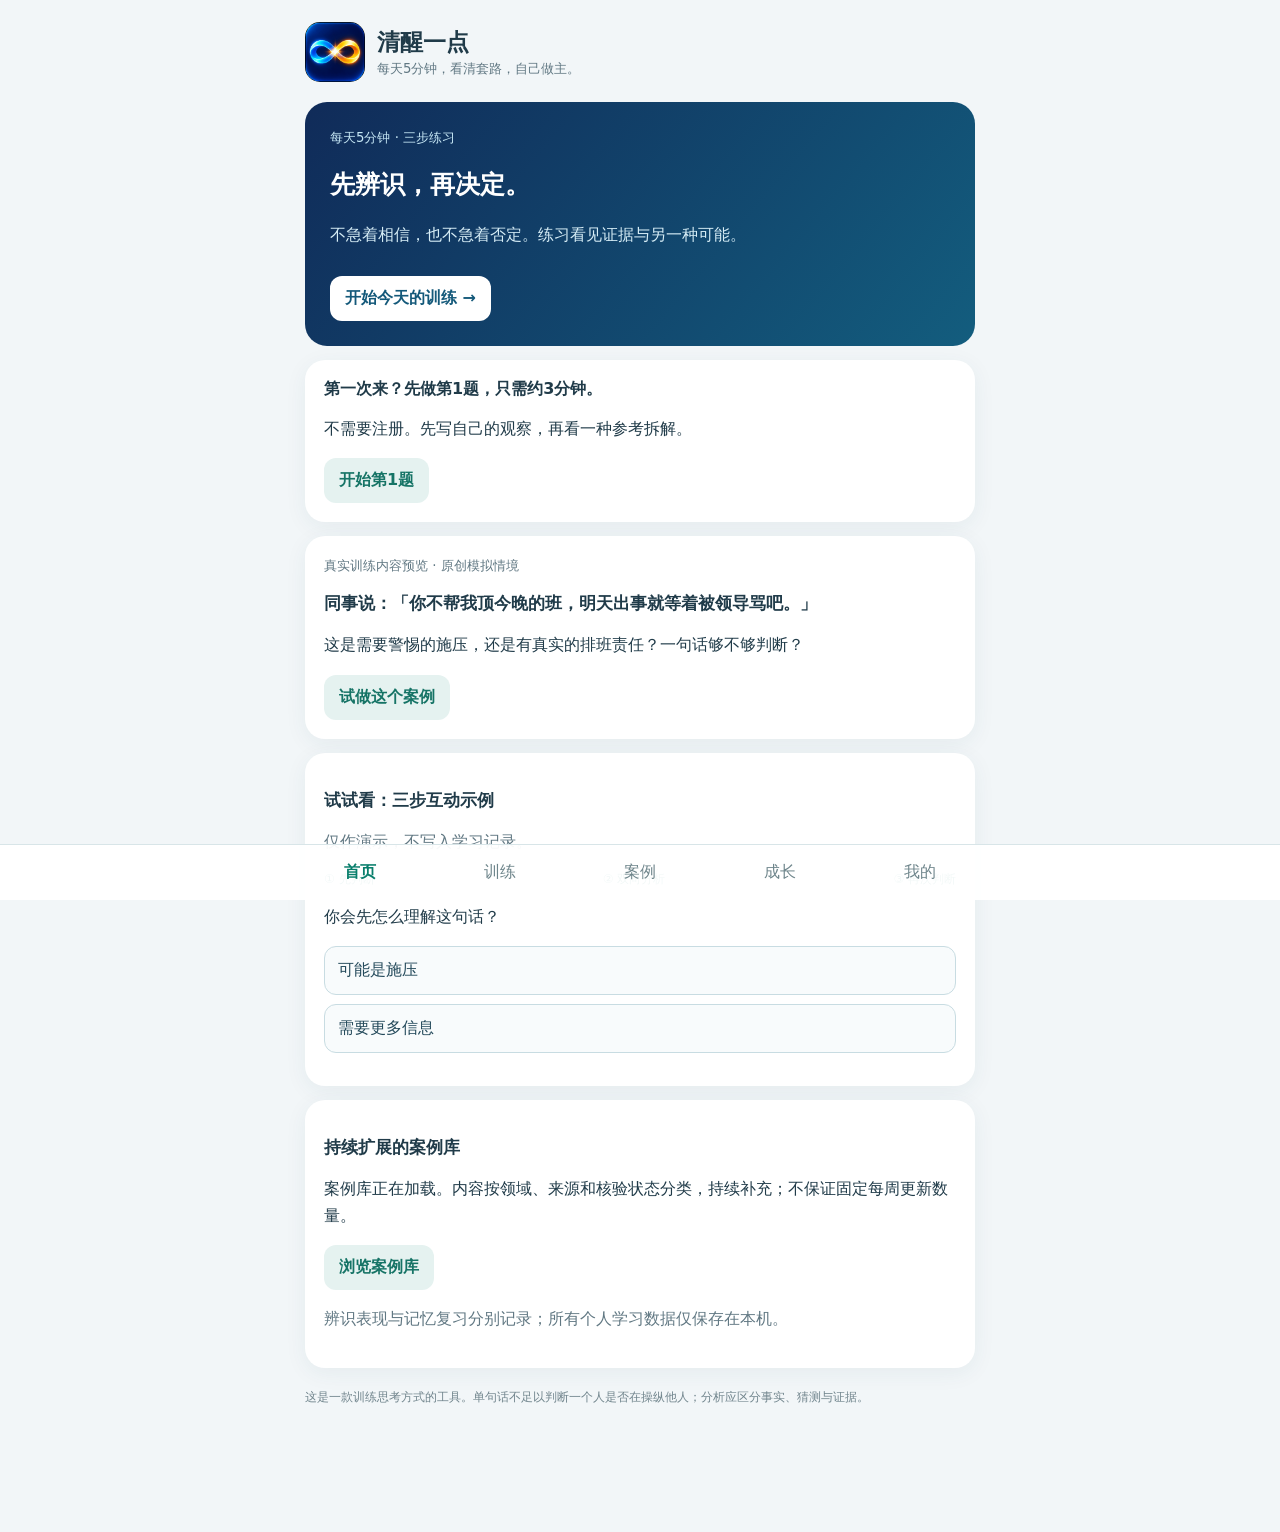
==== commit 10cfabcb: "feat: redesign homepage onboarding with interactive three-step demo and live library count" ====
--- a/index.html
+++ b/index.html
@@ -1,6 +1,6 @@
-<!doctype html><html lang="zh-CN"><head><meta charset="utf-8"><meta name="viewport" content="width=device-width,initial-scale=1"><meta name="theme-color" content="#102b59"><meta name="description" content="清醒一点：每天5分钟，看清套路，自己做主"><link rel="manifest" href="manifest.webmanifest"><link rel="icon" href="icon-192.png"><link rel="apple-touch-icon" href="icon-192.png"><title>清醒一点 V1.6</title><link rel="stylesheet" href="style.css"></head><body>
-<main class="app"><header><div class="brand"><img src="icon-192.png" alt="蓝金双色无限符号"><div><h1>清醒一点</h1><small>每天5分钟，看清套路，自己做主。</small></div></div><span class="version">V1.6 测试版</span></header>
-<section id="home"><div class="hero"><small>今天也来清醒一下</small><h2>先想一想，再下判断。</h2><p>记住知识只是开始；学会从两面看问题，才是重点。</p><button class="primary" data-nav="practice">开始双向训练 →</button></div><div class="stats"><div><b id="h-due">0</b><small>待复习</small></div><div><b id="h-total">30</b><small>案例总数</small></div><div><b id="h-today">0</b><small>今日练习</small></div></div><h3>本次训练的三个步骤</h3><div class="panel steps"><span>① 先判断</span><span>② 双向分析</span><span>③ 再次判断</span></div><div class="panel"><h3>如何使用</h3><p>可以从首页开始，或到案例库按主题、标签、题型查找。练习结束后分别记录「辨识表现」和「记忆复习」。</p></div></section>
+<!doctype html><html lang="zh-CN"><head><meta charset="utf-8"><meta name="viewport" content="width=device-width,initial-scale=1"><meta name="theme-color" content="#102b59"><meta name="description" content="清醒一点：每天5分钟，看清套路，自己做主"><link rel="manifest" href="manifest.webmanifest"><link rel="icon" href="icon-192.png"><link rel="apple-touch-icon" href="icon-192.png"><title>清醒一点｜每天5分钟，练习独立判断</title><link rel="stylesheet" href="style.css"></head><body>
+<main class="app"><header><div class="brand"><img src="icon-192.png" alt="蓝金双色无限符号"><div><h1>清醒一点</h1><small>每天5分钟，看清套路，自己做主。</small></div></div></header>
+<section id="home"><div class="hero"><small>每天5分钟 · 三步练习</small><h2>先辨识，再决定。</h2><p>不急着相信，也不急着否定。练习看见证据与另一种可能。</p><button class="primary" data-nav="practice">开始今天的训练 →</button></div><div id="home-new" class="panel onboarding"><strong>第一次来？先做第1题，只需约3分钟。</strong><p>不需要注册。先写自己的观察，再看一种参考拆解。</p><button class="secondary" id="home-first">开始第1题</button></div><div id="home-progress" class="stats" hidden><div><b id="h-due">0</b><small>待复习</small></div><div><b id="h-total">30</b><small>案例总数</small></div><div><b id="h-today">0</b><small>今日练习</small></div></div><div class="panel demo-card"><small>真实训练内容预览 · 原创模拟情境</small><h3>同事说：「你不帮我顶今晚的班，明天出事就等着被领导骂吧。」</h3><p>这是需要警惕的施压，还是有真实的排班责任？一句话够不够判断？</p><button class="secondary" id="demo-start">试做这个案例</button></div><div class="panel" id="home-demo"><h3>试试看：三步互动示例</h3><p class="muted">仅作演示，不写入学习记录。</p><div class="steps"><span>① 先判断</span><span>② 双向分析</span><span>③ 再次判断</span></div><div id="demo-step1"><p>你会先怎么理解这句话？</p><div class="choices"><button type="button" data-demo-first="可能是施压">可能是施压</button><button type="button" data-demo-first="需要更多信息">需要更多信息</button></div></div><div id="demo-step2" hidden><p id="demo-first-result"></p><p><b>辨识点：</b>核对真实排班责任和所谓后果。</p><p><b>催眠点：</b>威胁可能促使人未经核实就答应。</p><p><b>另一种解释：</b>也可能确有紧急工作安排，仍需证据。</p><p><b>催醒点：</b>查看排班制度，必要时向负责人确认。</p><button type="button" class="secondary" id="demo-continue">再次判断</button></div><div id="demo-step3" hidden><p>看到两面分析后，你的判断是？</p><div class="choices"><button type="button" data-demo-last="值得警惕">值得警惕</button><button type="button" data-demo-last="信息不足">信息不足</button><button type="button" data-demo-last="暂未发现问题">暂未发现问题</button></div><p id="demo-result" aria-live="polite"></p><button type="button" class="secondary" id="demo-reset">重新演示</button></div></div><div class="panel"><h3>持续扩展的案例库</h3><p id="home-library-count">案例库正在加载。内容按领域、来源和核验状态分类，持续补充；不保证固定每周更新数量。</p><button type="button" class="secondary" data-nav="cases">浏览案例库</button><p class="muted">辨识表现与记忆复习分别记录；所有个人学习数据仅保存在本机。</p></div></section>
 <section id="practice" hidden><div class="row"><h2>双向辨识训练</h2><button class="ghost" id="next">换一题 ↻</button></div><div class="panel"><div class="row"><small id="p-meta"></small><small id="p-count"></small></div><h2 id="p-title"></h2><p id="p-prompt"></p><div id="p-verification" class="source-status" aria-label="来源及核验状态"></div><small id="p-source" class="muted"></small><div id="p-type" class="pill"></div><div class="analysis other"><strong>① 辨识点 · 先自己观察</strong><p id="p-question"></p></div><div id="p-options"></div><label for="p-reason">你发现了什么？（选填）</label><textarea id="p-reason" rows="2" placeholder="先写下你的辨识，不用急着下结论"></textarea><button id="analyze" class="primary" disabled>查看辨识点、催眠点、催醒点</button></div><div id="analysis" class="panel" hidden><h3>三点辨识 · 一种参考拆解</h3><details open class="analysis calm"><summary>① 辨识点 · 一种参考拆解</summary><div id="p-answer" hidden></div></details><h3>② 催眠点 · 可能的影响机制</h3><details class="analysis good"><summary>② 催眠点 · 可能的影响机制</summary><p id="p-risk"></p></details><details class="analysis other"><summary>另一种解释／证据边界</summary><p id="p-counter"></p></details><details class="analysis calm"><summary>③ 催醒点 · 怎样恢复自主判断</summary><p id="p-wake"></p></details><label for="p-after">复盘：现在你如何看待这个案例？</label><div class="choices" id="p-after-choices"><button data-after="值得警惕">值得警惕</button><button data-after="信息不足">信息不足</button><button data-after="暂未发现问题">暂未发现问题</button><button data-after="不同意参考拆解">不同意参考拆解</button></div><label for="p-after-reason">你是否改变了想法？为什么？（选填）</label><textarea id="p-after-reason" rows="2" placeholder="新的证据或另一种解释是什么？"></textarea><label for="p-disagree">你同意这个参考拆解吗？哪里和你想的不同？（选填）</label><textarea id="p-disagree" rows="3" placeholder="可以不同意，请写下你的依据、疑问或其他解释"></textarea><button id="finish" class="primary" disabled>保存三点辨识复盘</button></div><div id="memory" class="panel" hidden><h3>记忆复习（FSRS）</h3><p>回想这张卡片的检测点和应对方法。你记得有多牢？</p><div class="grades"><button data-grade="1">重来</button><button data-grade="2">困难</button><button data-grade="3">记住了</button><button data-grade="4">很简单</button></div><small id="p-fsrs"></small></div><div id="p-empty" class="panel" hidden>没有符合当前筛选条件的案例，请到案例库调整筛选。</div></section>
 <section id="cases" hidden><h2>生活案例库</h2><div class="panel"><label for="search">搜索标题、场景或标签</label><input id="search" type="search" placeholder="例如：爱情、恐惧、证据"><div class="filters"><label>领域<select id="category"><option value="">全部领域</option></select></label><label>影响机制<select id="tag"><option value="">全部标签</option></select></label><label>题型<select id="type"><option value="">全部题型</option><option value="choice">情境判断（非选择题）</option><option value="scenario">情境题</option><option value="breakdown">话术拆解</option></select></label><label>核验状态<select id="verification"><option value="">全部状态</option><option value="verified">已核验</option><option value="pending">待核验</option><option value="manual">待人工复核</option></select></label><label>难度<select id="difficulty"><option value="">全部难度</option><option value="初级">初级</option><option value="中级">中级</option><option value="高级">高级</option></select></label></div><p class="muted" id="case-count"></p></div><div id="case-list"></div></section>
 <section id="growth" hidden><h2>我的成长</h2><div class="stats"><div><b id="g-memory">0</b><small>记忆复习次数</small></div><div><b id="g-discern">0</b><small>辨识训练次数</small></div><div><b id="g-change">0</b><small>判断变化次数</small></div></div><div class="panel"><h3>两个指标分开看</h3><p id="memory-metric"></p><p id="discern-metric"></p><small>辨识指标仅反映训练中的作答和反思，不代表真实生活判断能力或意识水平。</small></div><div class="panel"><h3>学习记录</h3><div id="log-list"></div></div></section>
